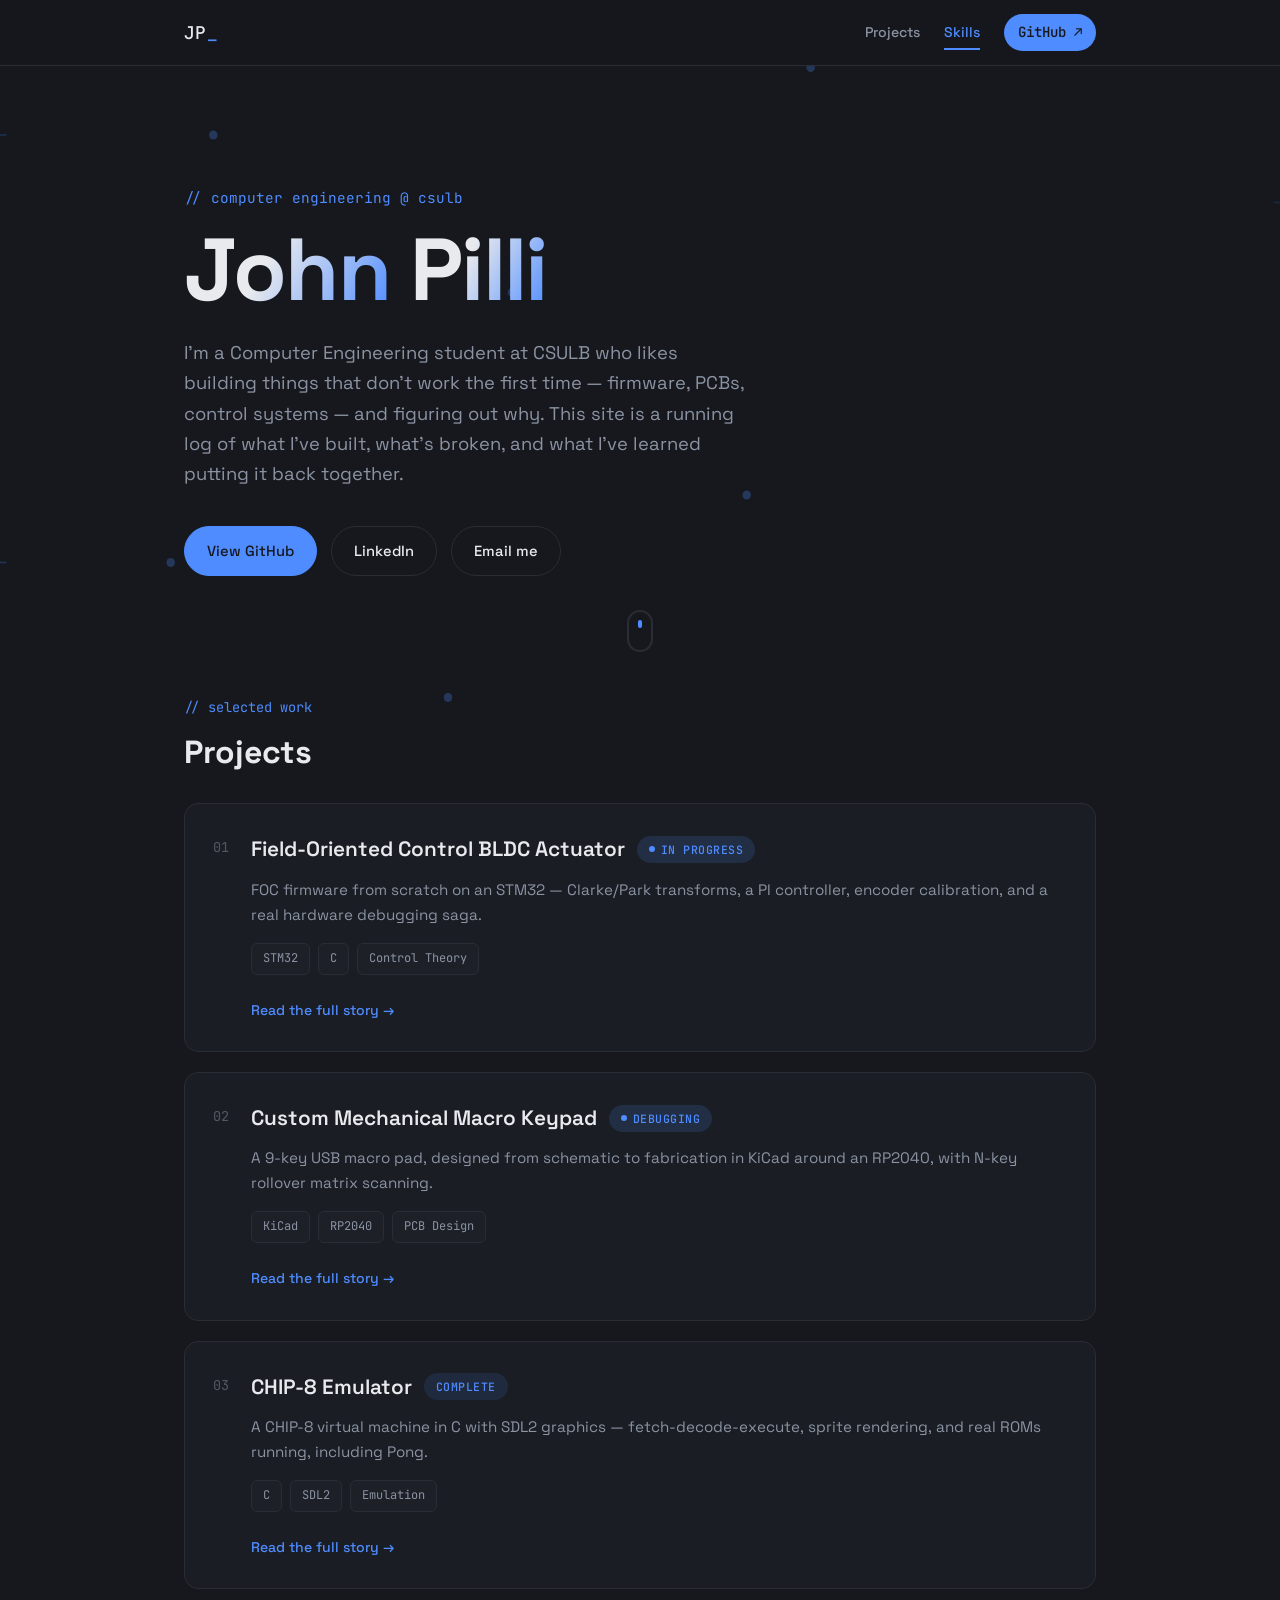
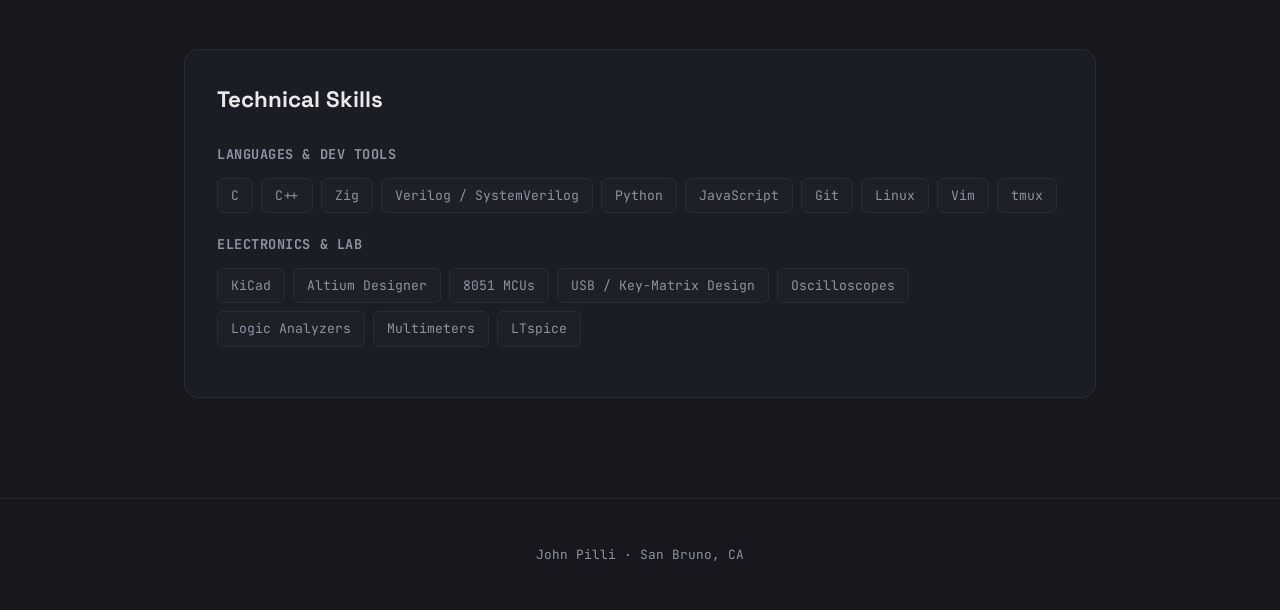
==== index.html @ c8ea0d3b "Multi-page restructure, dark grey + blue theme, bio, cleaned footer" ====
<!DOCTYPE html>
<html lang="en">
<head>
  <meta charset="UTF-8">
  <meta name="viewport" content="width=device-width, initial-scale=1.0">
  <title>John Pilli — Portfolio</title>
  <link rel="preconnect" href="https://fonts.googleapis.com">
  <link href="https://fonts.googleapis.com/css2?family=Space+Grotesk:wght@400;500;600;700&family=JetBrains+Mono:wght@400;500&display=swap" rel="stylesheet">
  <link rel="stylesheet" href="styles.css">
</head>
<body>

  <div class="scroll-progress"><div class="scroll-progress-bar" id="scrollBar"></div></div>

  <div class="circuit-bg" aria-hidden="true">
    <svg viewBox="0 0 1200 800" preserveAspectRatio="none">
      <path class="trace" d="M0,120 L200,120 L200,260 L480,260 L480,60 L760,60 L760,340 L1200,340" />
      <path class="trace trace-2" d="M0,500 L160,500 L160,620 L420,620 L420,440 L700,440 L700,700 L1200,700" />
      <path class="trace trace-3" d="M1200,180 L980,180 L980,20 L640,20" />
      <circle class="node" cx="200" cy="120" r="4" />
      <circle class="node" cx="480" cy="260" r="4" />
      <circle class="node" cx="760" cy="60" r="4" />
      <circle class="node" cx="160" cy="500" r="4" />
      <circle class="node" cx="420" cy="620" r="4" />
      <circle class="node" cx="700" cy="440" r="4" />
    </svg>
  </div>

  <nav class="site-nav" id="siteNav">
    <div class="nav-inner">
      <a href="#top" class="nav-logo">JP<span class="cursor">_</span></a>
      <div class="nav-links">
        <a href="#projects" data-nav="projects">Projects</a>
        <a href="#skills" data-nav="skills">Skills</a>
        <a href="https://github.com/johnppilli" target="_blank" rel="noopener" class="nav-cta">GitHub ↗</a>
      </div>
    </div>
  </nav>

  <header class="hero" id="top">
    <div class="hero-inner">
      <p class="hero-eyebrow reveal">// computer engineering @ csulb</p>
      <h1 class="hero-title">
        <span class="reveal" style="--d:0">John</span>
        <span class="reveal" style="--d:1">Pilli</span>
      </h1>
      <p class="hero-sub reveal" style="--d:2">
        <!-- Short bio — rewrite this in your own words -->
        I'm a Computer Engineering student at CSULB who likes building things that don't
        work the first time — firmware, PCBs, control systems — and figuring out why. This
        site is a running log of what I've built, what's broken, and what I've learned
        putting it back together.
      </p>
      <div class="hero-links reveal" style="--d:3">
        <a href="https://github.com/johnppilli" target="_blank" rel="noopener" class="btn btn-primary">View GitHub</a>
        <a href="https://www.linkedin.com/in/john-pilli-7b10bb2b6/" target="_blank" rel="noopener" class="btn">LinkedIn</a>
        <a href="mailto:john.pilli01@student.csulb.edu" class="btn">Email me</a>
      </div>
    </div>
    <a href="#projects" class="scroll-cue" aria-label="Scroll down">
      <span></span>
    </a>
  </header>

  <main>

    <!-- ============================================= -->
    <!-- PROJECT PREVIEW GRID -->
    <!-- ============================================= -->
    <section id="projects" class="projects-intro reveal">
      <p class="section-eyebrow">// selected work</p>
      <h2>Projects</h2>
    </section>

    <div class="project-grid">

      <a href="projects/foc-actuator.html" class="project-card reveal">
        <div class="project-card-index">01</div>
        <div class="project-card-body">
          <div class="project-card-header">
            <h3>Field-Oriented Control BLDC Actuator</h3>
            <span class="status status-progress"><span class="pulse-dot"></span>In Progress</span>
          </div>
          <p>FOC firmware from scratch on an STM32 — Clarke/Park transforms, a PI controller,
             encoder calibration, and a real hardware debugging saga.</p>
          <div class="tag-row">
            <span class="tag">STM32</span><span class="tag">C</span><span class="tag">Control Theory</span>
          </div>
          <span class="read-more">Read the full story →</span>
        </div>
      </a>

      <a href="projects/macro-keypad.html" class="project-card reveal">
        <div class="project-card-index">02</div>
        <div class="project-card-body">
          <div class="project-card-header">
            <h3>Custom Mechanical Macro Keypad</h3>
            <span class="status status-progress"><span class="pulse-dot"></span>Debugging</span>
          </div>
          <p>A 9-key USB macro pad, designed from schematic to fabrication in KiCad around an
             RP2040, with N-key rollover matrix scanning.</p>
          <div class="tag-row">
            <span class="tag">KiCad</span><span class="tag">RP2040</span><span class="tag">PCB Design</span>
          </div>
          <span class="read-more">Read the full story →</span>
        </div>
      </a>

      <a href="projects/chip8.html" class="project-card reveal">
        <div class="project-card-index">03</div>
        <div class="project-card-body">
          <div class="project-card-header">
            <h3>CHIP-8 Emulator</h3>
            <span class="status status-done">Complete</span>
          </div>
          <p>A CHIP-8 virtual machine in C with SDL2 graphics — fetch-decode-execute, sprite
             rendering, and real ROMs running, including Pong.</p>
          <div class="tag-row">
            <span class="tag">C</span><span class="tag">SDL2</span><span class="tag">Emulation</span>
          </div>
          <span class="read-more">Read the full story →</span>
        </div>
      </a>

    </div>

    <!-- ============================================= -->
    <!-- SKILLS -->
    <!-- ============================================= -->
    <section class="skills-section reveal" id="skills">
      <h2>Technical Skills</h2>
      <div class="skills-group">
        <h3>Languages &amp; Dev Tools</h3>
        <div class="tag-row tag-row-large">
          <span class="tag">C</span><span class="tag">C++</span><span class="tag">Zig</span>
          <span class="tag">Verilog / SystemVerilog</span><span class="tag">Python</span>
          <span class="tag">JavaScript</span><span class="tag">Git</span><span class="tag">Linux</span>
          <span class="tag">Vim</span><span class="tag">tmux</span>
        </div>
      </div>
      <div class="skills-group">
        <h3>Electronics &amp; Lab</h3>
        <div class="tag-row tag-row-large">
          <span class="tag">KiCad</span><span class="tag">Altium Designer</span>
          <span class="tag">8051 MCUs</span><span class="tag">USB / Key-Matrix Design</span>
          <span class="tag">Oscilloscopes</span><span class="tag">Logic Analyzers</span>
          <span class="tag">Multimeters</span><span class="tag">LTspice</span>
        </div>
      </div>
    </section>

  </main>

  <footer class="site-footer">
    <p>John Pilli · San Bruno, CA</p>
  </footer>

  <div class="lightbox" id="lightbox">
    <button class="lightbox-close" id="lightboxClose" aria-label="Close">×</button>
    <img id="lightboxImg" src="" alt="">
  </div>

  <script src="script.js"></script>
</body>
</html>
---- styles.css ----
:root {
  --bg: #16181d;
  --bg-elevated: #1d2027;
  --bg-card: #1a1d23;
  --text: #e8eaee;
  --text-dim: #8b93a3;
  --accent: #4f8cff;
  --accent-2: #2f6fed;
  --accent-soft: rgba(79, 140, 255, 0.12);
  --border: #2a2d35;
  --radius: 14px;
  --mono: 'JetBrains Mono', monospace;
  --sans: 'Space Grotesk', -apple-system, BlinkMacSystemFont, sans-serif;
}

* { box-sizing: border-box; }

html { scroll-behavior: smooth; }

body {
  margin: 0;
  font-family: var(--sans);
  background: var(--bg);
  color: var(--text);
  line-height: 1.65;
  position: relative;
  overflow-x: hidden;
}

/* ================= Scroll progress bar ================= */
.scroll-progress {
  position: fixed;
  top: 0; left: 0; right: 0;
  height: 3px;
  z-index: 200;
  background: transparent;
}
.scroll-progress-bar {
  height: 100%;
  width: 0%;
  background: linear-gradient(90deg, var(--accent), var(--accent-2));
  box-shadow: 0 0 10px var(--accent);
  transition: width 0.08s linear;
}

/* ================= Circuit background ================= */
.circuit-bg {
  position: fixed;
  inset: 0;
  z-index: 0;
  pointer-events: none;
  opacity: 0.45;
}
.circuit-bg svg { width: 100%; height: 100%; }
.trace {
  fill: none;
  stroke: var(--accent-2);
  stroke-width: 1.6;
  stroke-dasharray: 6 4000;
  opacity: 0.55;
  animation: dash 14s linear infinite;
}
.trace-2 { stroke: var(--accent); animation-duration: 18s; animation-delay: -4s; }
.trace-3 { stroke: var(--accent-2); animation-duration: 10s; animation-delay: -7s; opacity: 0.4; }
.node {
  fill: var(--accent);
  opacity: 0.6;
  animation: blink 3s ease-in-out infinite;
}
.node:nth-child(4) { animation-delay: 0.5s; }
.node:nth-child(5) { animation-delay: 1s; }
.node:nth-child(6) { animation-delay: 1.5s; }
.node:nth-child(7) { animation-delay: 2s; }

@keyframes dash {
  to { stroke-dashoffset: -4000; }
}
@keyframes blink {
  0%, 100% { opacity: 0.25; }
  50% { opacity: 0.9; }
}

/* ================= Nav ================= */
.site-nav {
  position: sticky;
  top: 0;
  z-index: 100;
  backdrop-filter: blur(12px);
  background: rgba(22, 24, 29, 0.8);
  border-bottom: 1px solid var(--border);
}
.nav-inner {
  max-width: 960px;
  margin: 0 auto;
  padding: 14px 24px;
  display: flex;
  align-items: center;
  justify-content: space-between;
}
.nav-logo {
  font-family: var(--mono);
  font-weight: 500;
  color: var(--text);
  text-decoration: none;
  font-size: 1.1rem;
  letter-spacing: 0.02em;
}
.cursor {
  color: var(--accent);
  animation: blink-cursor 1s step-end infinite;
}
@keyframes blink-cursor {
  0%, 50% { opacity: 1; }
  51%, 100% { opacity: 0; }
}
.nav-links {
  display: flex;
  align-items: center;
  gap: 24px;
}
.nav-links a {
  color: var(--text-dim);
  text-decoration: none;
  font-size: 0.88rem;
  font-weight: 500;
  transition: color 0.2s;
  position: relative;
}
.nav-links a:hover, .nav-links a.active {
  color: var(--accent);
}
.nav-links a.active::after {
  content: '';
  position: absolute;
  bottom: -6px; left: 0;
  width: 100%; height: 2px;
  background: var(--accent);
}
.nav-cta {
  color: var(--bg) !important;
  background: var(--accent);
  padding: 7px 14px;
  border-radius: 999px;
  font-family: var(--mono);
}
.nav-cta:hover { background: var(--accent-2); }

/* ================= Hero ================= */
.hero {
  position: relative;
  z-index: 1;
  max-width: 960px;
  margin: 0 auto;
  padding: 120px 24px 100px;
  text-align: left;
}
.hero-eyebrow {
  font-family: var(--mono);
  color: var(--accent);
  font-size: 0.9rem;
  margin: 0 0 16px;
}
.hero-title {
  font-size: clamp(3rem, 9vw, 5.5rem);
  font-weight: 700;
  line-height: 1;
  margin: 0 0 24px;
  letter-spacing: -0.02em;
}
.hero-title span {
  display: inline-block;
  background: linear-gradient(120deg, var(--text) 40%, var(--accent) 100%);
  -webkit-background-clip: text;
  background-clip: text;
  color: transparent;
}
.hero-sub {
  max-width: 560px;
  font-size: 1.15rem;
  color: var(--text-dim);
  margin: 0 0 36px;
}
.hero-links {
  display: flex;
  gap: 14px;
  flex-wrap: wrap;
}

.btn {
  display: inline-block;
  padding: 12px 22px;
  border-radius: 999px;
  border: 1px solid var(--border);
  color: var(--text);
  text-decoration: none;
  font-size: 0.92rem;
  font-weight: 500;
  transition: all 0.25s ease;
}
.btn:hover {
  border-color: var(--accent);
  color: var(--accent);
  transform: translateY(-2px);
}
.btn-primary {
  background: var(--accent);
  color: var(--bg);
  border-color: var(--accent);
}
.btn-primary:hover {
  background: var(--accent-2);
  border-color: var(--accent-2);
  color: var(--bg);
  box-shadow: 0 8px 24px rgba(94, 234, 212, 0.25);
}

.scroll-cue {
  position: absolute;
  bottom: 24px;
  left: 50%;
  transform: translateX(-50%);
  width: 26px;
  height: 42px;
  border: 2px solid var(--border);
  border-radius: 20px;
  display: none;
}
@media (min-width: 700px) { .scroll-cue { display: block; } }
.scroll-cue span {
  position: absolute;
  top: 8px; left: 50%;
  width: 4px; height: 8px;
  margin-left: -2px;
  background: var(--accent);
  border-radius: 2px;
  animation: scroll-cue-move 1.6s ease-in-out infinite;
}
@keyframes scroll-cue-move {
  0% { top: 8px; opacity: 1; }
  70% { top: 22px; opacity: 0; }
  100% { top: 22px; opacity: 0; }
}

/* ================= Main / Projects ================= */
main {
  position: relative;
  z-index: 1;
  max-width: 960px;
  margin: 0 auto;
  padding: 20px 24px 100px;
}

.project {
  display: flex;
  gap: 28px;
  background: var(--bg-card);
  border: 1px solid var(--border);
  border-radius: var(--radius);
  padding: 32px;
  margin-bottom: 28px;
  transition: border-color 0.3s ease, transform 0.3s ease, box-shadow 0.3s ease;
}
.project:hover {
  border-color: rgba(94, 234, 212, 0.35);
  transform: translateY(-4px);
  box-shadow: 0 16px 40px rgba(0,0,0,0.35);
}

.project-index {
  font-family: var(--mono);
  color: var(--text-dim);
  font-size: 0.85rem;
  flex-shrink: 0;
  padding-top: 4px;
  opacity: 0.5;
}

.project-body { flex: 1; min-width: 0; }

.project-header {
  display: flex;
  align-items: center;
  gap: 12px;
  flex-wrap: wrap;
  margin-bottom: 12px;
}
.project-header h2 {
  margin: 0;
  font-size: 1.5rem;
  font-weight: 600;
}

.status {
  display: inline-flex;
  align-items: center;
  gap: 6px;
  font-family: var(--mono);
  font-size: 0.72rem;
  font-weight: 500;
  padding: 4px 12px;
  border-radius: 999px;
  text-transform: uppercase;
  letter-spacing: 0.04em;
}
.status-progress {
  background: rgba(79, 140, 255, 0.15);
  color: var(--accent);
}
.status-done {
  background: var(--accent-soft);
  color: var(--accent);
}
.pulse-dot {
  width: 6px; height: 6px;
  border-radius: 50%;
  background: currentColor;
  animation: pulse 1.6s ease-in-out infinite;
}
@keyframes pulse {
  0%, 100% { opacity: 1; box-shadow: 0 0 0 0 currentColor; }
  50% { opacity: 0.5; }
}

.project-summary {
  color: var(--text-dim);
  margin: 0 0 18px;
  font-size: 1rem;
}

.tag-row {
  display: flex;
  flex-wrap: wrap;
  gap: 8px;
  margin-bottom: 18px;
}
.tag {
  font-family: var(--mono);
  font-size: 0.75rem;
  color: var(--text-dim);
  background: var(--bg-elevated);
  border: 1px solid var(--border);
  padding: 5px 11px;
  border-radius: 6px;
}

.details-toggle {
  display: flex;
  align-items: center;
  gap: 8px;
  background: none;
  border: none;
  color: var(--accent);
  font-family: var(--sans);
  font-size: 0.88rem;
  font-weight: 500;
  cursor: pointer;
  padding: 0;
  margin-bottom: 4px;
}
.toggle-icon {
  display: inline-block;
  transition: transform 0.25s ease;
  font-size: 1rem;
}
.details-toggle.open .toggle-icon { transform: rotate(45deg); }

.project-details {
  margin: 0;
  padding-left: 20px;
  max-height: 0;
  overflow: hidden;
  opacity: 0;
  transition: max-height 0.4s ease, opacity 0.3s ease, margin 0.4s ease;
}
.project-details.open {
  max-height: 600px;
  opacity: 1;
  margin: 14px 0 18px;
}
.project-details li {
  margin-bottom: 9px;
  font-size: 0.93rem;
  color: var(--text-dim);
}

.project-link {
  display: inline-block;
  color: var(--accent);
  text-decoration: none;
  font-size: 0.9rem;
  font-weight: 500;
  margin-bottom: 20px;
}
.project-link:hover { text-decoration: underline; }

/* ================= Gallery ================= */
.gallery {
  display: grid;
  grid-template-columns: repeat(auto-fit, minmax(180px, 1fr));
  gap: 12px;
  margin-top: 8px;
}
.gallery-item {
  cursor: pointer;
  border-radius: 10px;
  overflow: hidden;
  border: 1px solid var(--border);
  position: relative;
}
.gallery-item img, .gallery-item video, .gallery-item iframe {
  width: 100%;
  height: 170px;
  object-fit: cover;
  display: block;
  transition: transform 0.4s ease;
}
.gallery-item:hover img { transform: scale(1.08); }
.gallery-video video, .gallery-video iframe { cursor: default; }
.caption {
  font-size: 0.78rem;
  color: var(--text-dim);
  margin: 8px 0 0;
  font-family: var(--mono);
}
.gallery-placeholder {
  grid-column: 1 / -1;
  border: 1px dashed var(--border);
  border-radius: 10px;
  padding: 28px;
  text-align: center;
  color: var(--text-dim);
  display: flex;
  flex-direction: column;
  gap: 6px;
}
.gallery-placeholder span { font-size: 0.95rem; }
.gallery-placeholder small { font-size: 0.78rem; font-family: var(--mono); }
.gallery-placeholder code {
  background: var(--bg-elevated);
  padding: 2px 6px;
  border-radius: 4px;
}

/* ================= Lightbox ================= */
.lightbox {
  position: fixed;
  inset: 0;
  background: rgba(5, 6, 9, 0.92);
  display: none;
  align-items: center;
  justify-content: center;
  z-index: 300;
  padding: 40px;
  backdrop-filter: blur(6px);
}
.lightbox.open { display: flex; }
.lightbox img {
  max-width: 100%;
  max-height: 100%;
  border-radius: 8px;
  box-shadow: 0 20px 60px rgba(0,0,0,0.5);
}
.lightbox-close {
  position: absolute;
  top: 24px; right: 32px;
  background: none;
  border: none;
  color: var(--text);
  font-size: 2.2rem;
  cursor: pointer;
  line-height: 1;
}
.lightbox-close:hover { color: var(--accent); }

/* ================= Home: project preview grid ================= */
.projects-intro {
  margin-bottom: 24px;
}
.section-eyebrow {
  font-family: var(--mono);
  color: var(--accent);
  font-size: 0.85rem;
  margin: 0 0 8px;
}
.projects-intro h2 {
  margin: 0;
  font-size: 2rem;
}

.project-grid {
  display: grid;
  gap: 20px;
  margin-bottom: 60px;
}

.project-card {
  display: flex;
  gap: 22px;
  background: var(--bg-card);
  border: 1px solid var(--border);
  border-radius: var(--radius);
  padding: 28px;
  text-decoration: none;
  color: var(--text);
  transition: border-color 0.3s ease, transform 0.3s ease, box-shadow 0.3s ease;
}
.project-card:hover {
  border-color: rgba(94, 234, 212, 0.4);
  transform: translateY(-4px);
  box-shadow: 0 16px 40px rgba(0,0,0,0.35);
}
.project-card-index {
  font-family: var(--mono);
  color: var(--text-dim);
  font-size: 0.85rem;
  opacity: 0.5;
  flex-shrink: 0;
  padding-top: 4px;
}
.project-card-body { flex: 1; min-width: 0; }
.project-card-header {
  display: flex;
  align-items: center;
  gap: 12px;
  flex-wrap: wrap;
  margin-bottom: 10px;
}
.project-card-header h3 {
  margin: 0;
  font-size: 1.3rem;
  font-weight: 600;
}
.project-card-body p {
  color: var(--text-dim);
  margin: 0 0 16px;
  font-size: 0.95rem;
}
.read-more {
  display: inline-block;
  color: var(--accent);
  font-size: 0.88rem;
  font-weight: 500;
  margin-top: 6px;
}
.project-card:hover .read-more { text-decoration: underline; }

/* ================= Article / deep-dive pages ================= */
.article-hero {
  position: relative;
  z-index: 1;
  max-width: 760px;
  margin: 0 auto;
  padding: 90px 24px 50px;
}
.article-title {
  font-size: clamp(2.2rem, 6vw, 3.4rem);
  font-weight: 700;
  line-height: 1.1;
  letter-spacing: -0.02em;
  margin: 0 0 20px;
}
.article-meta {
  display: flex;
  align-items: center;
  gap: 12px;
  flex-wrap: wrap;
  color: var(--text-dim);
  font-size: 0.9rem;
}
.meta-sep { opacity: 0.4; }
.meta-text { font-family: var(--mono); font-size: 0.85rem; }

.article {
  position: relative;
  z-index: 1;
  max-width: 760px;
  margin: 0 auto;
  padding: 0 24px 100px;
}
.article-section {
  margin-bottom: 44px;
}
.article-section h2 {
  font-size: 1.5rem;
  margin: 0 0 16px;
  color: var(--text);
}
.article-section p {
  margin: 0 0 16px;
  color: var(--text-dim);
  font-size: 1.02rem;
}
.article-section p:last-child { margin-bottom: 0; }
.article-section strong { color: var(--text); }
.article-section em { color: var(--accent); font-style: normal; }
.article-section code {
  font-family: var(--mono);
  background: var(--bg-elevated);
  border: 1px solid var(--border);
  padding: 2px 7px;
  border-radius: 5px;
  font-size: 0.88em;
  color: var(--accent);
}

.pull-quote {
  border-left: 3px solid var(--accent);
  padding: 4px 0 4px 22px;
  margin: 28px 0;
  font-size: 1.08rem;
  color: var(--text);
  font-style: normal;
}

.article-footer-nav {
  display: flex;
  gap: 14px;
  flex-wrap: wrap;
  padding-top: 20px;
  border-top: 1px solid var(--border);
}

/* ================= Skills ================= */
.skills-section {
  background: var(--bg-card);
  border: 1px solid var(--border);
  border-radius: var(--radius);
  padding: 32px;
  margin-top: 8px;
}
.skills-section h2 {
  margin: 0 0 24px;
  font-size: 1.4rem;
}
.skills-group { margin-bottom: 20px; }
.skills-group:last-child { margin-bottom: 0; }
.skills-group h3 {
  font-family: var(--mono);
  font-size: 0.85rem;
  color: var(--text-dim);
  text-transform: uppercase;
  letter-spacing: 0.04em;
  margin: 0 0 12px;
}
.tag-row-large .tag {
  font-size: 0.82rem;
  padding: 6px 13px;
  transition: all 0.2s ease;
}
.tag-row-large .tag:hover {
  color: var(--accent);
  border-color: var(--accent);
  transform: translateY(-2px);
}

/* ================= Footer ================= */
.site-footer {
  position: relative;
  z-index: 1;
  text-align: center;
  color: var(--text-dim);
  font-family: var(--mono);
  font-size: 0.8rem;
  padding: 32px 24px;
  border-top: 1px solid var(--border);
}

/* ================= Scroll reveal ================= */
.reveal {
  opacity: 0;
  transform: translateY(24px);
  transition: opacity 0.7s ease, transform 0.7s ease;
  transition-delay: calc(var(--d, 0) * 0.08s);
}
.reveal.visible {
  opacity: 1;
  transform: translateY(0);
}

/* ================= Responsive ================= */
@media (max-width: 700px) {
  .nav-links { gap: 14px; }
  .nav-links a:not(.nav-cta) { display: none; }
  .hero { padding: 80px 20px 70px; }
  main { padding: 10px 20px 70px; }
  .project { flex-direction: column; padding: 22px; gap: 10px; }
  .project-index { display: none; }
}
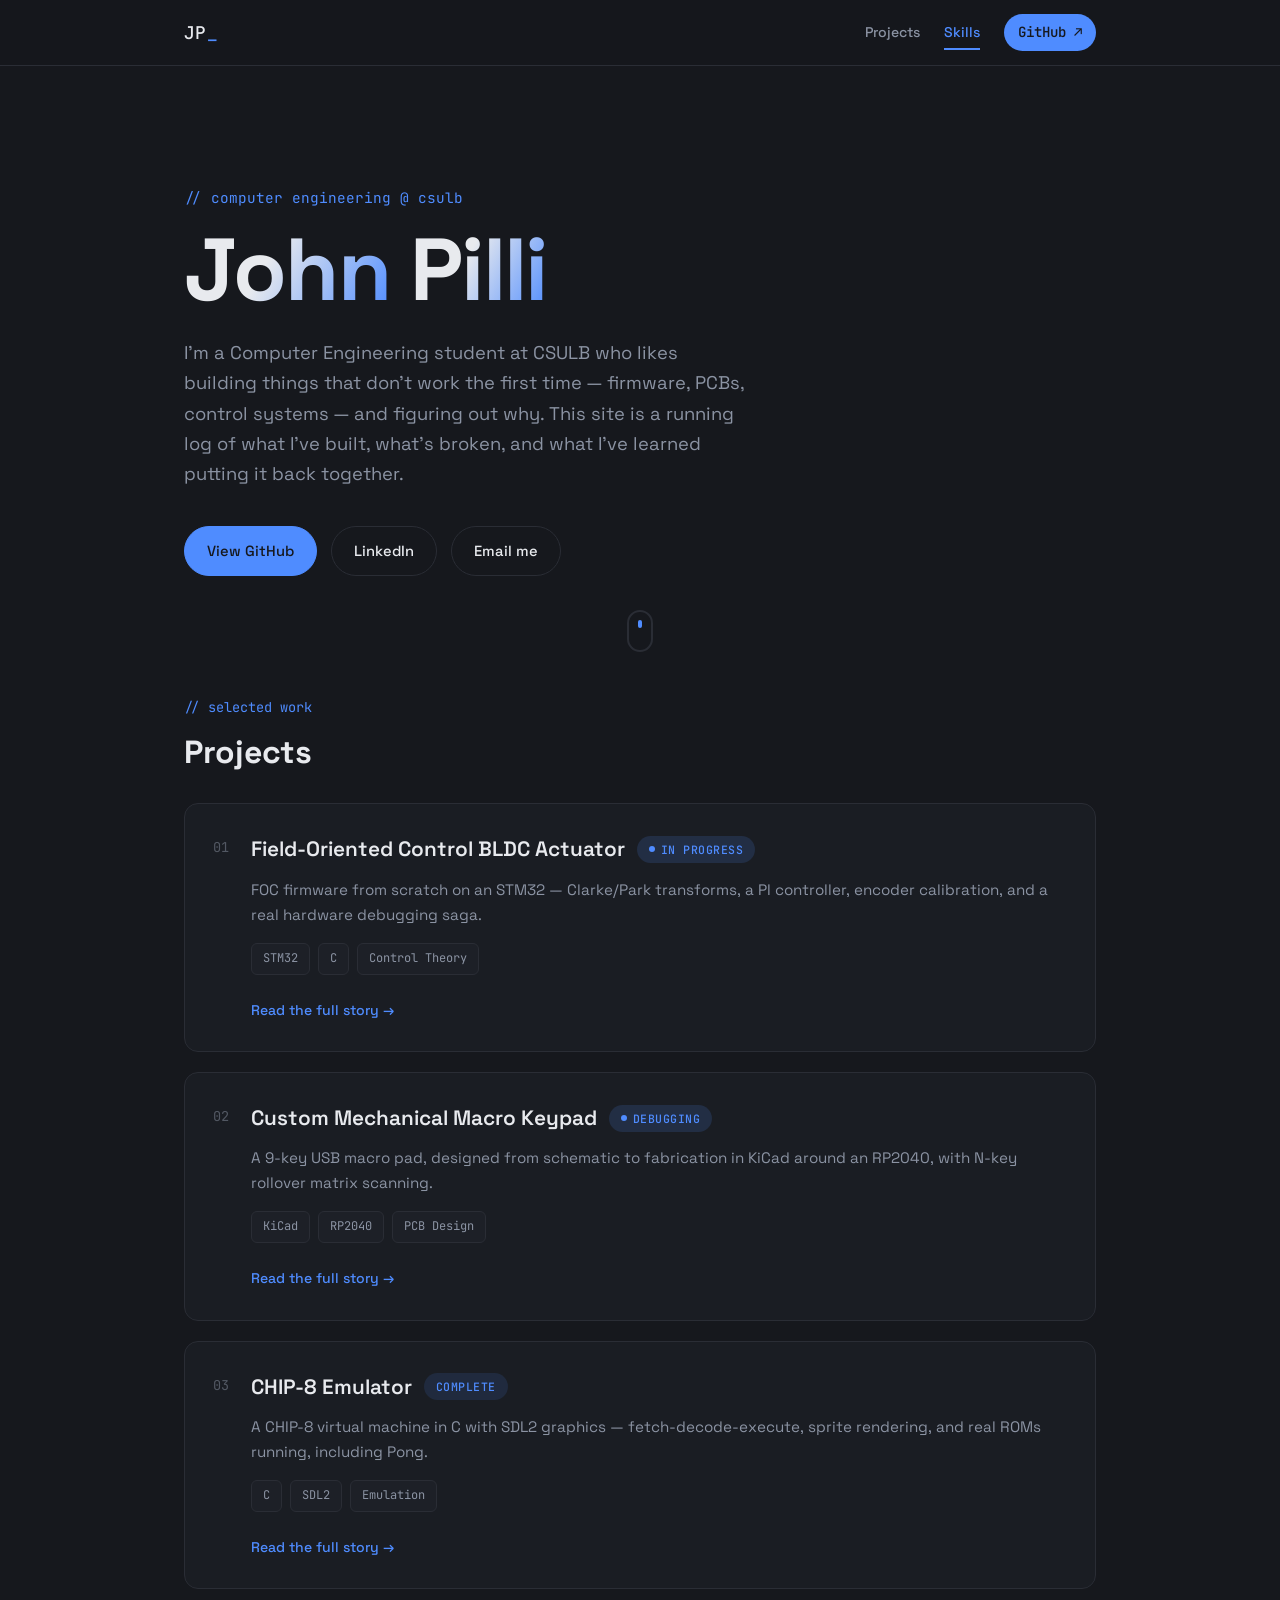
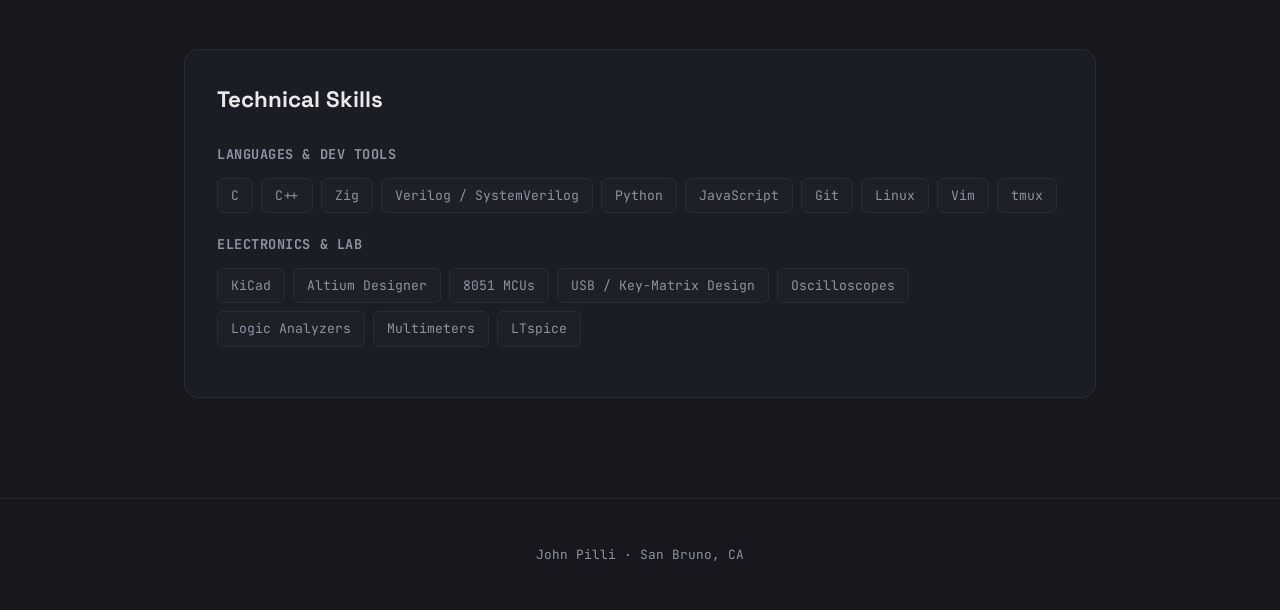
==== commit 66e04860: "L-shaped desk 3D prototype: PSU, combined rework station, 3x3 keypad, chair positioned correctly" ====
--- a/index.html
+++ b/index.html
@@ -12,19 +12,7 @@
 
   <div class="scroll-progress"><div class="scroll-progress-bar" id="scrollBar"></div></div>
 
-  <div class="circuit-bg" aria-hidden="true">
-    <svg viewBox="0 0 1200 800" preserveAspectRatio="none">
-      <path class="trace" d="M0,120 L200,120 L200,260 L480,260 L480,60 L760,60 L760,340 L1200,340" />
-      <path class="trace trace-2" d="M0,500 L160,500 L160,620 L420,620 L420,440 L700,440 L700,700 L1200,700" />
-      <path class="trace trace-3" d="M1200,180 L980,180 L980,20 L640,20" />
-      <circle class="node" cx="200" cy="120" r="4" />
-      <circle class="node" cx="480" cy="260" r="4" />
-      <circle class="node" cx="760" cy="60" r="4" />
-      <circle class="node" cx="160" cy="500" r="4" />
-      <circle class="node" cx="420" cy="620" r="4" />
-      <circle class="node" cx="700" cy="440" r="4" />
-    </svg>
-  </div>
+  <canvas id="bg3d" class="bg3d-canvas" aria-hidden="true"></canvas>
 
   <nav class="site-nav" id="siteNav">
     <div class="nav-inner">
@@ -160,6 +148,10 @@
     <img id="lightboxImg" src="" alt="">
   </div>
 
+  <script type="importmap">
+  { "imports": { "three": "https://unpkg.com/three@0.160.0/build/three.module.js" } }
+  </script>
+  <script type="module" src="bg3d.js"></script>
   <script src="script.js"></script>
 </body>
 </html>
--- a/styles.css
+++ b/styles.css
@@ -43,41 +43,13 @@
   transition: width 0.08s linear;
 }
 
-/* ================= Circuit background ================= */
-.circuit-bg {
+/* ================= 3D background (Three.js canvas) ================= */
+.bg3d-canvas {
   position: fixed;
   inset: 0;
   z-index: 0;
   pointer-events: none;
-  opacity: 0.45;
-}
-.circuit-bg svg { width: 100%; height: 100%; }
-.trace {
-  fill: none;
-  stroke: var(--accent-2);
-  stroke-width: 1.6;
-  stroke-dasharray: 6 4000;
-  opacity: 0.55;
-  animation: dash 14s linear infinite;
-}
-.trace-2 { stroke: var(--accent); animation-duration: 18s; animation-delay: -4s; }
-.trace-3 { stroke: var(--accent-2); animation-duration: 10s; animation-delay: -7s; opacity: 0.4; }
-.node {
-  fill: var(--accent);
   opacity: 0.6;
-  animation: blink 3s ease-in-out infinite;
-}
-.node:nth-child(4) { animation-delay: 0.5s; }
-.node:nth-child(5) { animation-delay: 1s; }
-.node:nth-child(6) { animation-delay: 1.5s; }
-.node:nth-child(7) { animation-delay: 2s; }
-
-@keyframes dash {
-  to { stroke-dashoffset: -4000; }
-}
-@keyframes blink {
-  0%, 100% { opacity: 0.25; }
-  50% { opacity: 0.9; }
 }
 
 /* ================= Nav ================= */
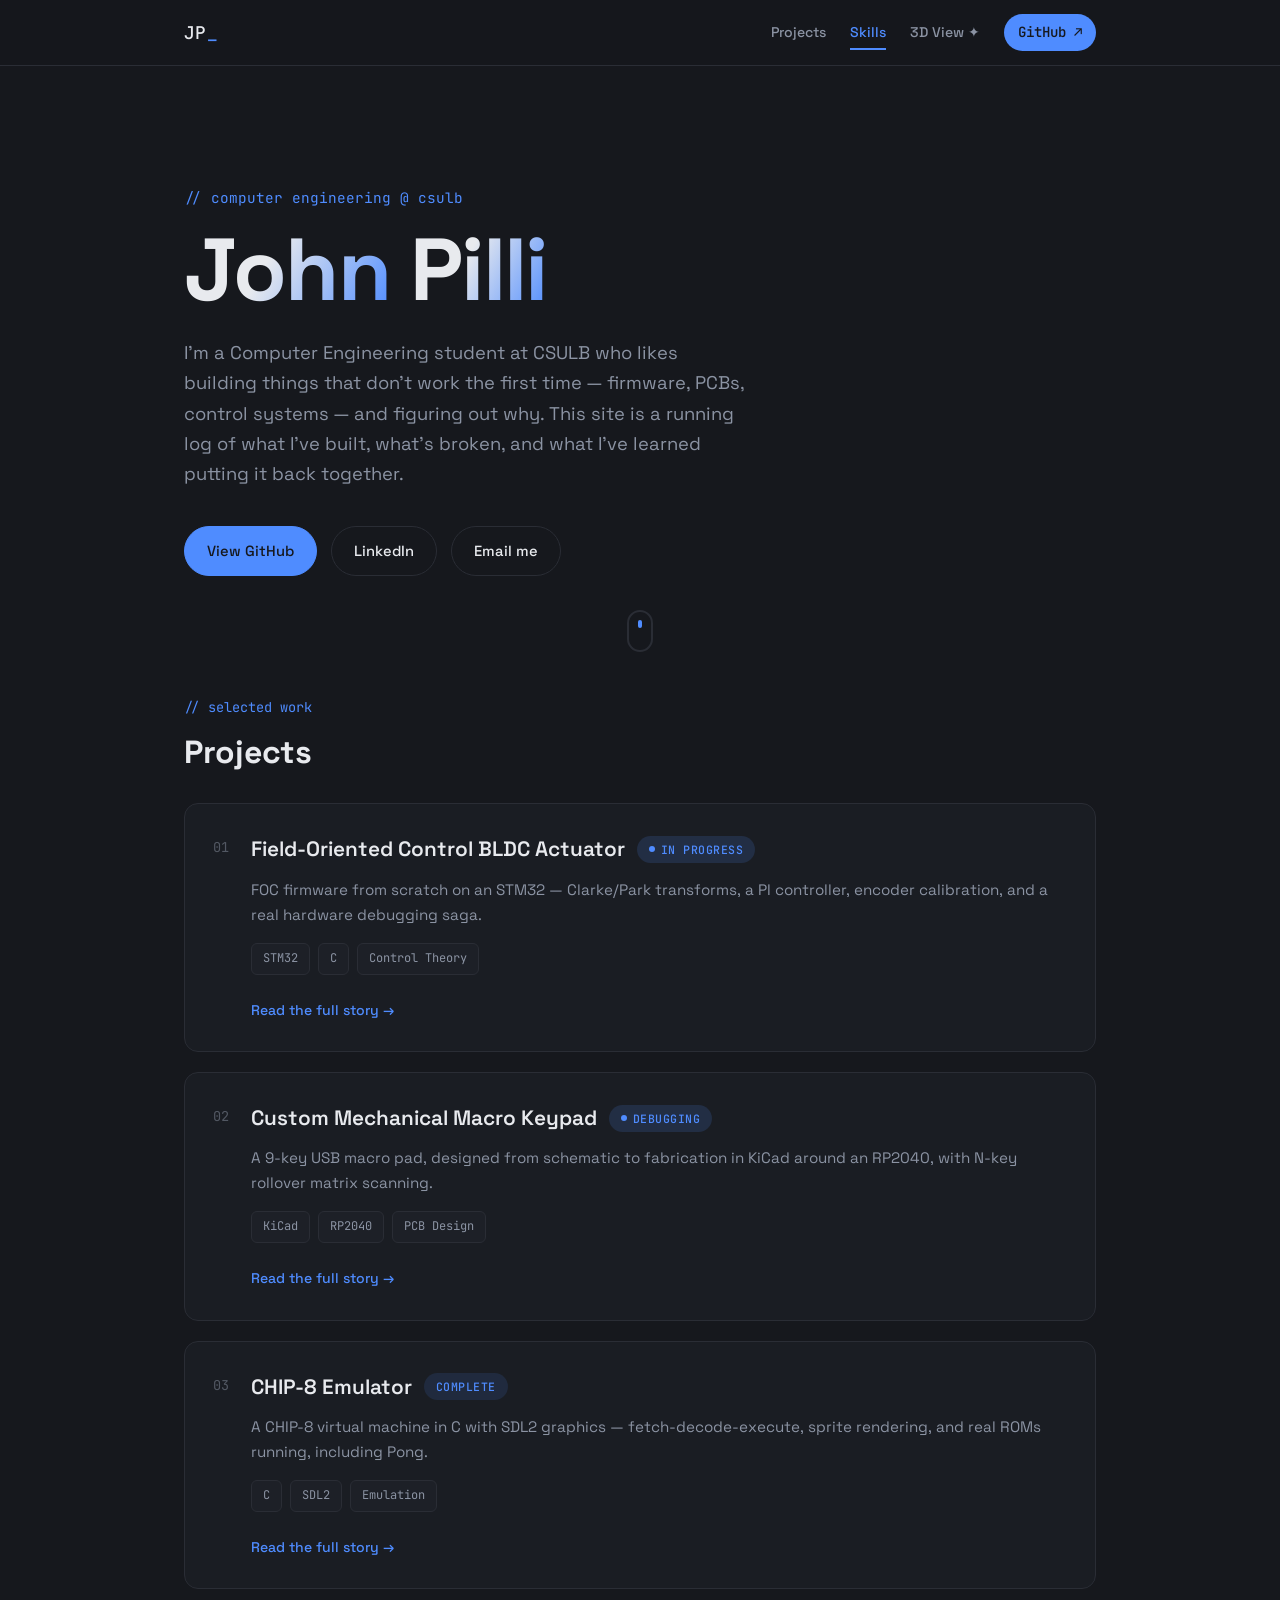
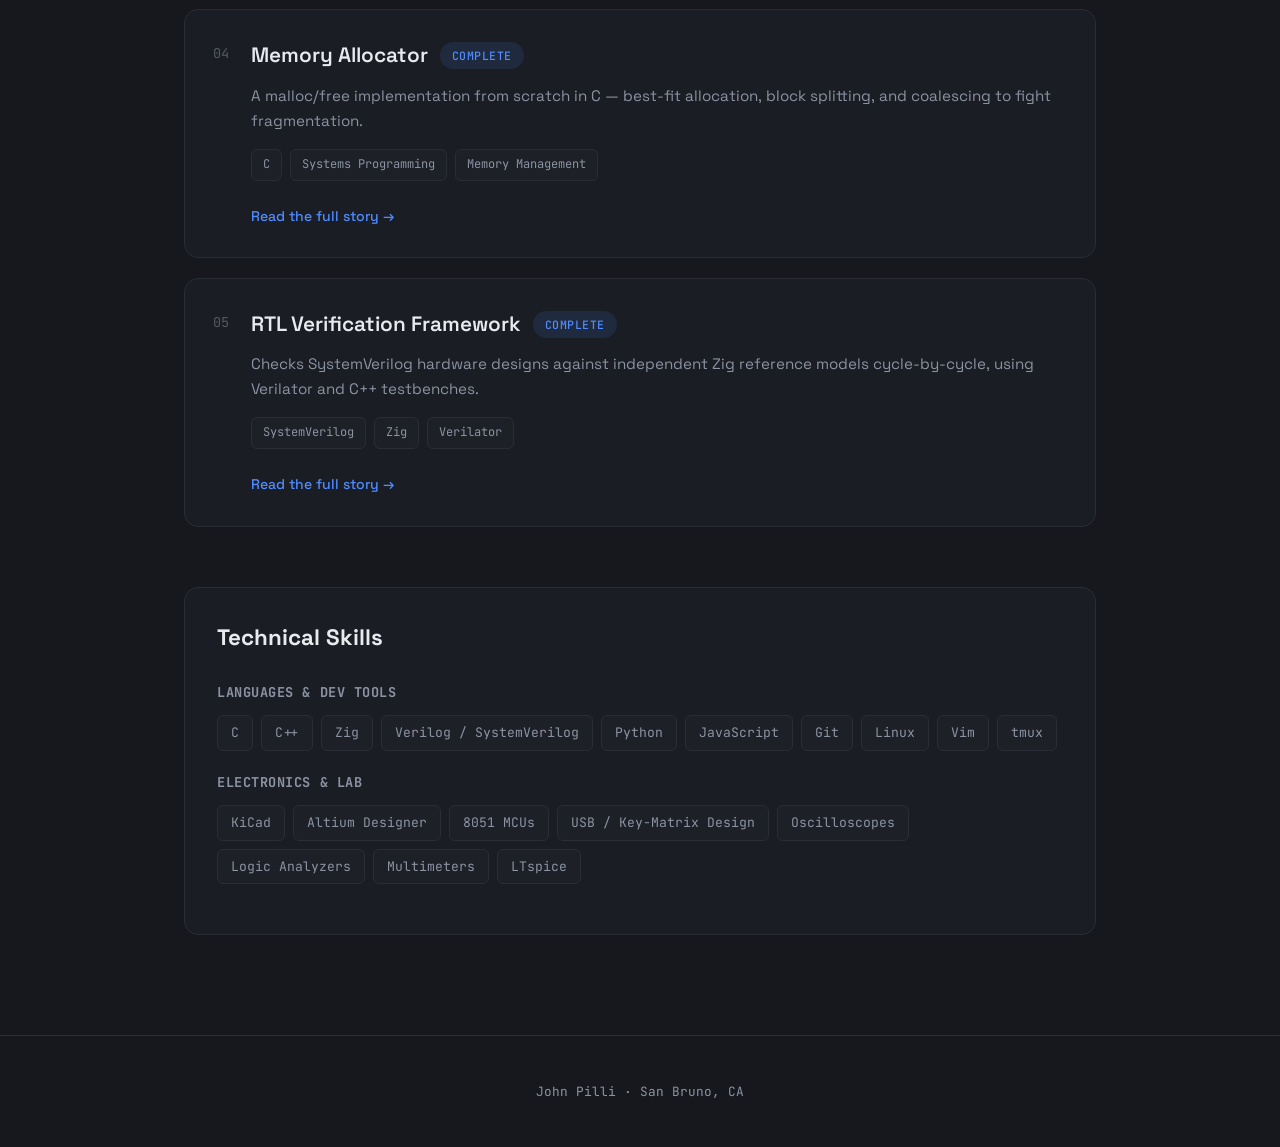
==== commit 74b3666e: "Add Memory Allocator and RTL Verification Framework projects; screens now show code; wood desk/tall " ====
--- a/index.html
+++ b/index.html
@@ -20,6 +20,7 @@
       <div class="nav-links">
         <a href="#projects" data-nav="projects">Projects</a>
         <a href="#skills" data-nav="skills">Skills</a>
+        <a href="desk-preview.html">3D View ✦</a>
         <a href="https://github.com/johnppilli" target="_blank" rel="noopener" class="nav-cta">GitHub ↗</a>
       </div>
     </div>
@@ -110,6 +111,38 @@
         </div>
       </a>
 
+      <a href="projects/memory-allocator.html" class="project-card reveal">
+        <div class="project-card-index">04</div>
+        <div class="project-card-body">
+          <div class="project-card-header">
+            <h3>Memory Allocator</h3>
+            <span class="status status-done">Complete</span>
+          </div>
+          <p>A malloc/free implementation from scratch in C — best-fit allocation,
+             block splitting, and coalescing to fight fragmentation.</p>
+          <div class="tag-row">
+            <span class="tag">C</span><span class="tag">Systems Programming</span><span class="tag">Memory Management</span>
+          </div>
+          <span class="read-more">Read the full story →</span>
+        </div>
+      </a>
+
+      <a href="projects/rtl-verification.html" class="project-card reveal">
+        <div class="project-card-index">05</div>
+        <div class="project-card-body">
+          <div class="project-card-header">
+            <h3>RTL Verification Framework</h3>
+            <span class="status status-done">Complete</span>
+          </div>
+          <p>Checks SystemVerilog hardware designs against independent Zig reference
+             models cycle-by-cycle, using Verilator and C++ testbenches.</p>
+          <div class="tag-row">
+            <span class="tag">SystemVerilog</span><span class="tag">Zig</span><span class="tag">Verilator</span>
+          </div>
+          <span class="read-more">Read the full story →</span>
+        </div>
+      </a>
+
     </div>
 
     <!-- ============================================= -->
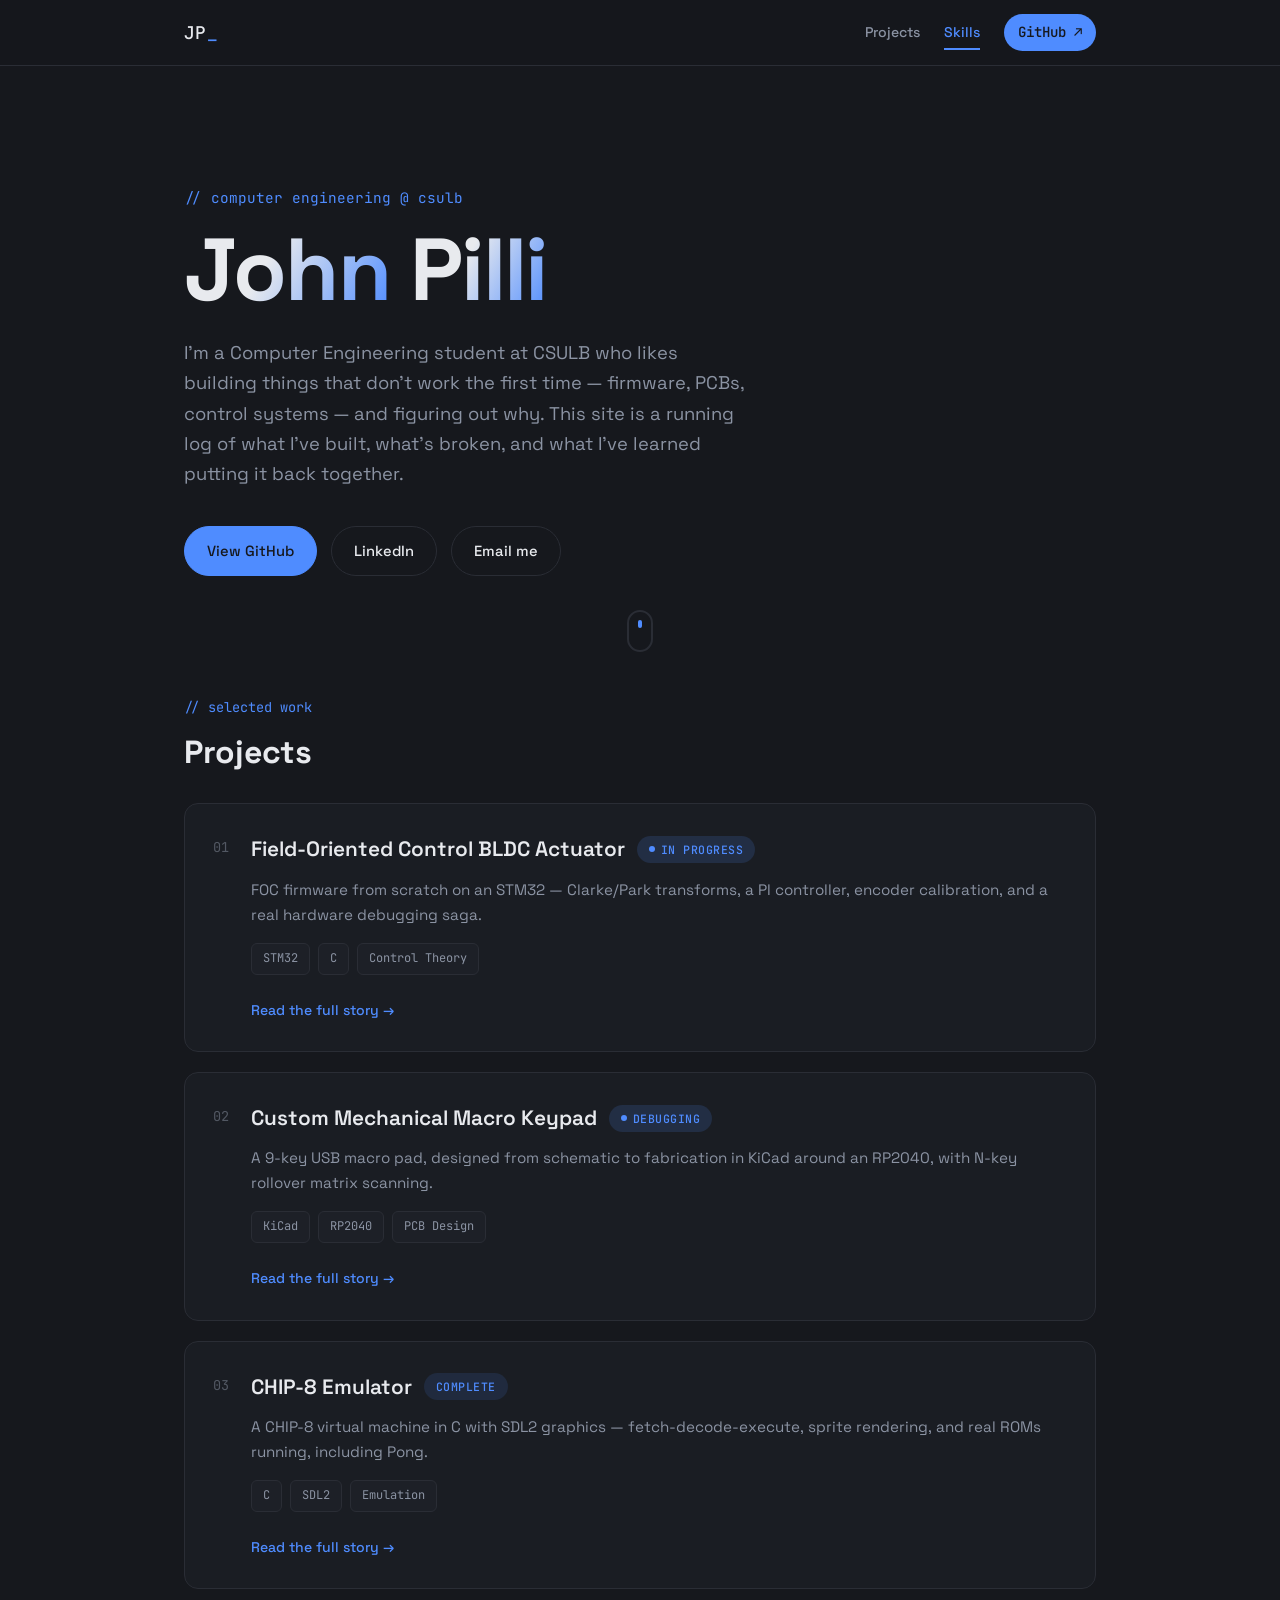
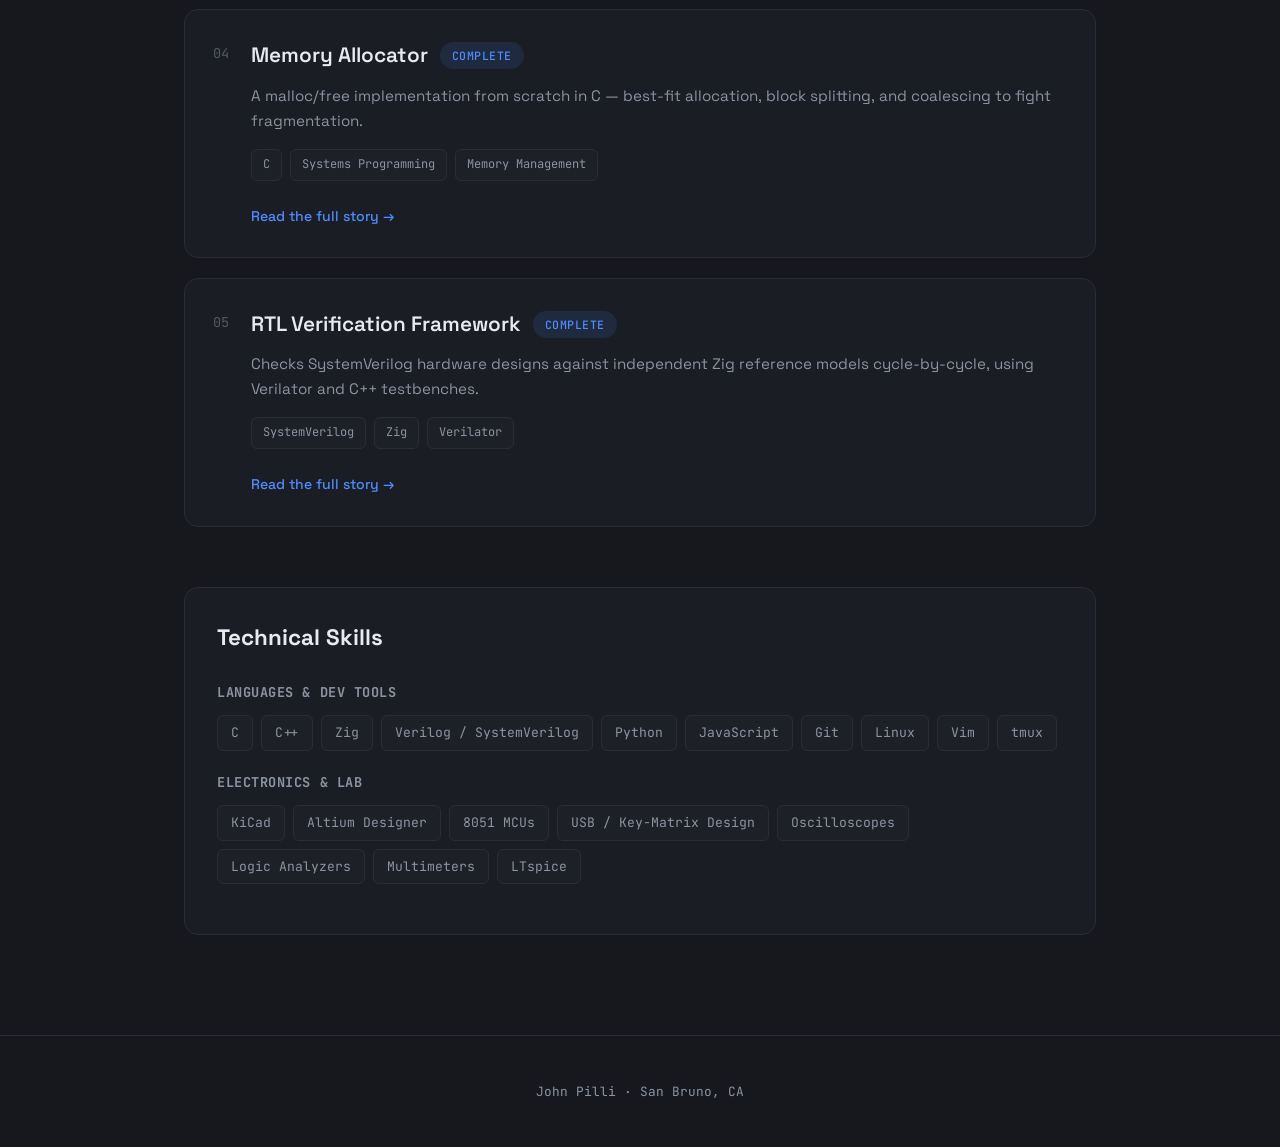
==== commit 7390e2ff: "Remove 3D View link from nav; keep desk scene as private work-in-progress" ====
--- a/index.html
+++ b/index.html
@@ -20,7 +20,6 @@
       <div class="nav-links">
         <a href="#projects" data-nav="projects">Projects</a>
         <a href="#skills" data-nav="skills">Skills</a>
-        <a href="desk-preview.html">3D View ✦</a>
         <a href="https://github.com/johnppilli" target="_blank" rel="noopener" class="nav-cta">GitHub ↗</a>
       </div>
     </div>
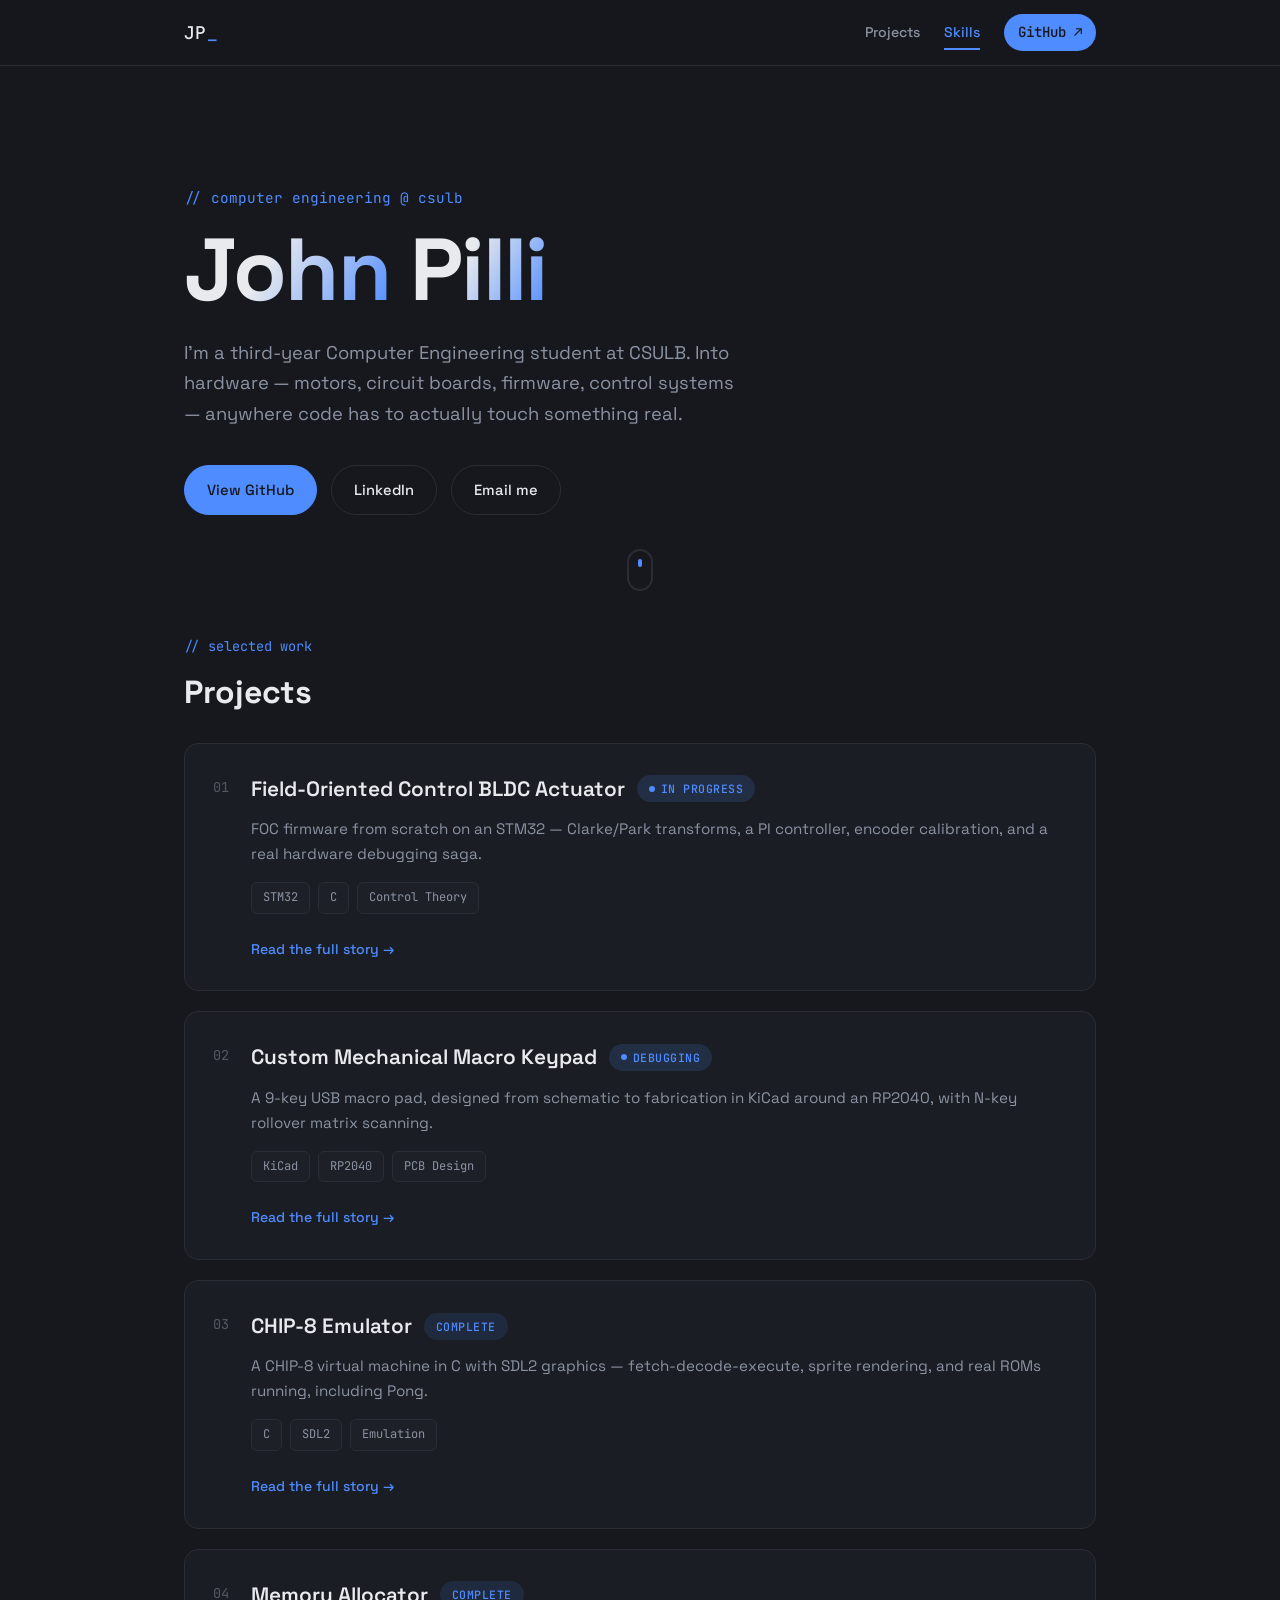
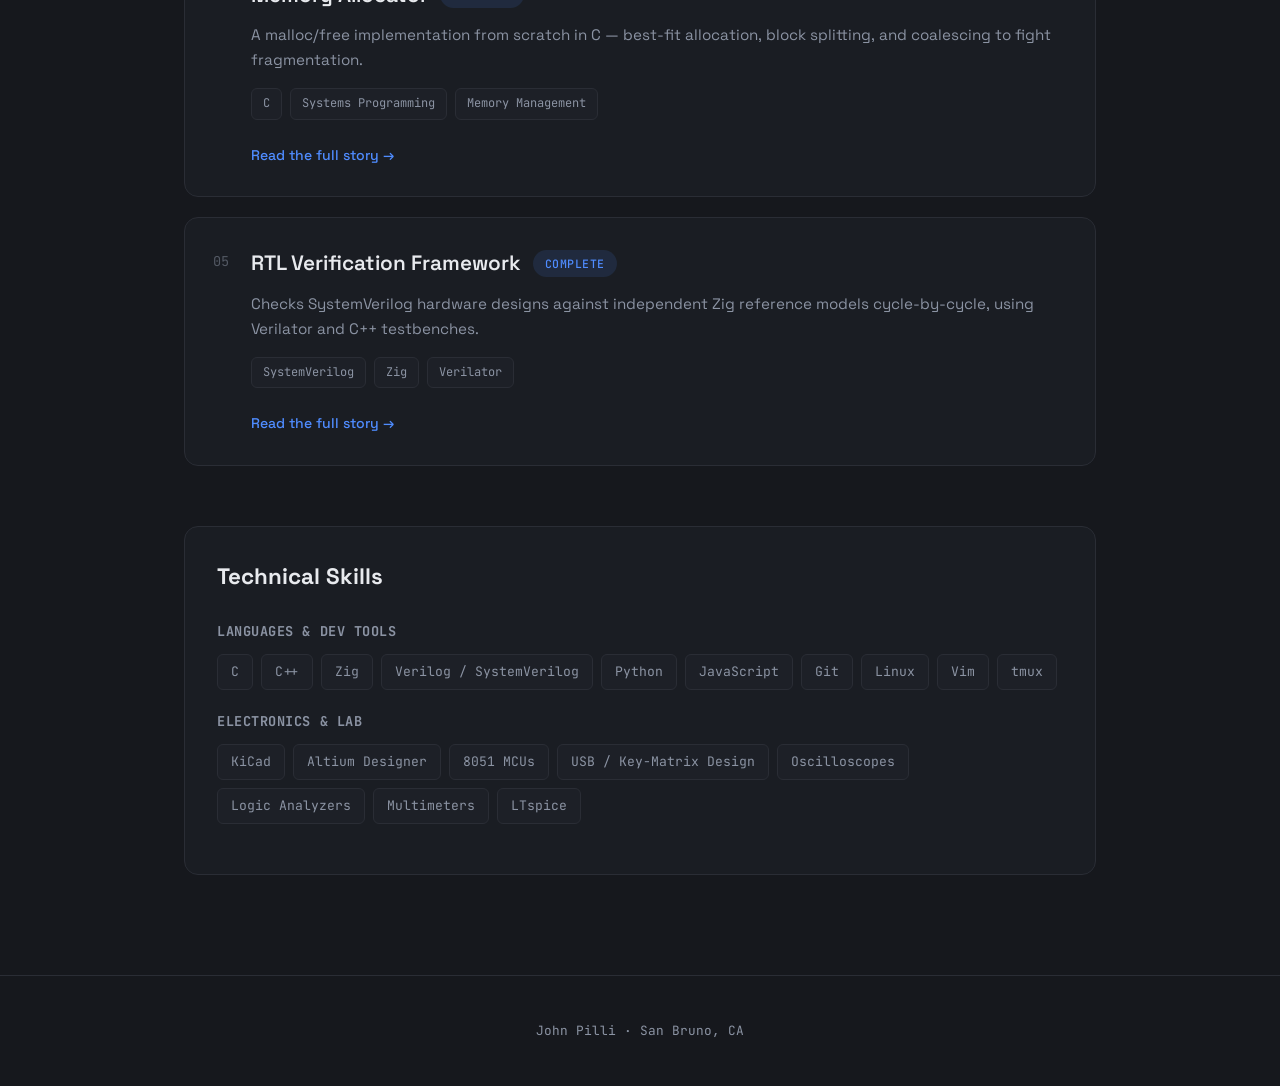
==== commit bf35b3bc: "Add real progress photos and video to macro keypad project" ====
--- a/index.html
+++ b/index.html
@@ -33,11 +33,9 @@
         <span class="reveal" style="--d:1">Pilli</span>
       </h1>
       <p class="hero-sub reveal" style="--d:2">
-        <!-- Short bio — rewrite this in your own words -->
-        I'm a Computer Engineering student at CSULB who likes building things that don't
-        work the first time — firmware, PCBs, control systems — and figuring out why. This
-        site is a running log of what I've built, what's broken, and what I've learned
-        putting it back together.
+        I'm a third-year Computer Engineering student at CSULB. Into hardware — motors,
+        circuit boards, firmware, control systems — anywhere code has to actually touch
+        something real.
       </p>
       <div class="hero-links reveal" style="--d:3">
         <a href="https://github.com/johnppilli" target="_blank" rel="noopener" class="btn btn-primary">View GitHub</a>
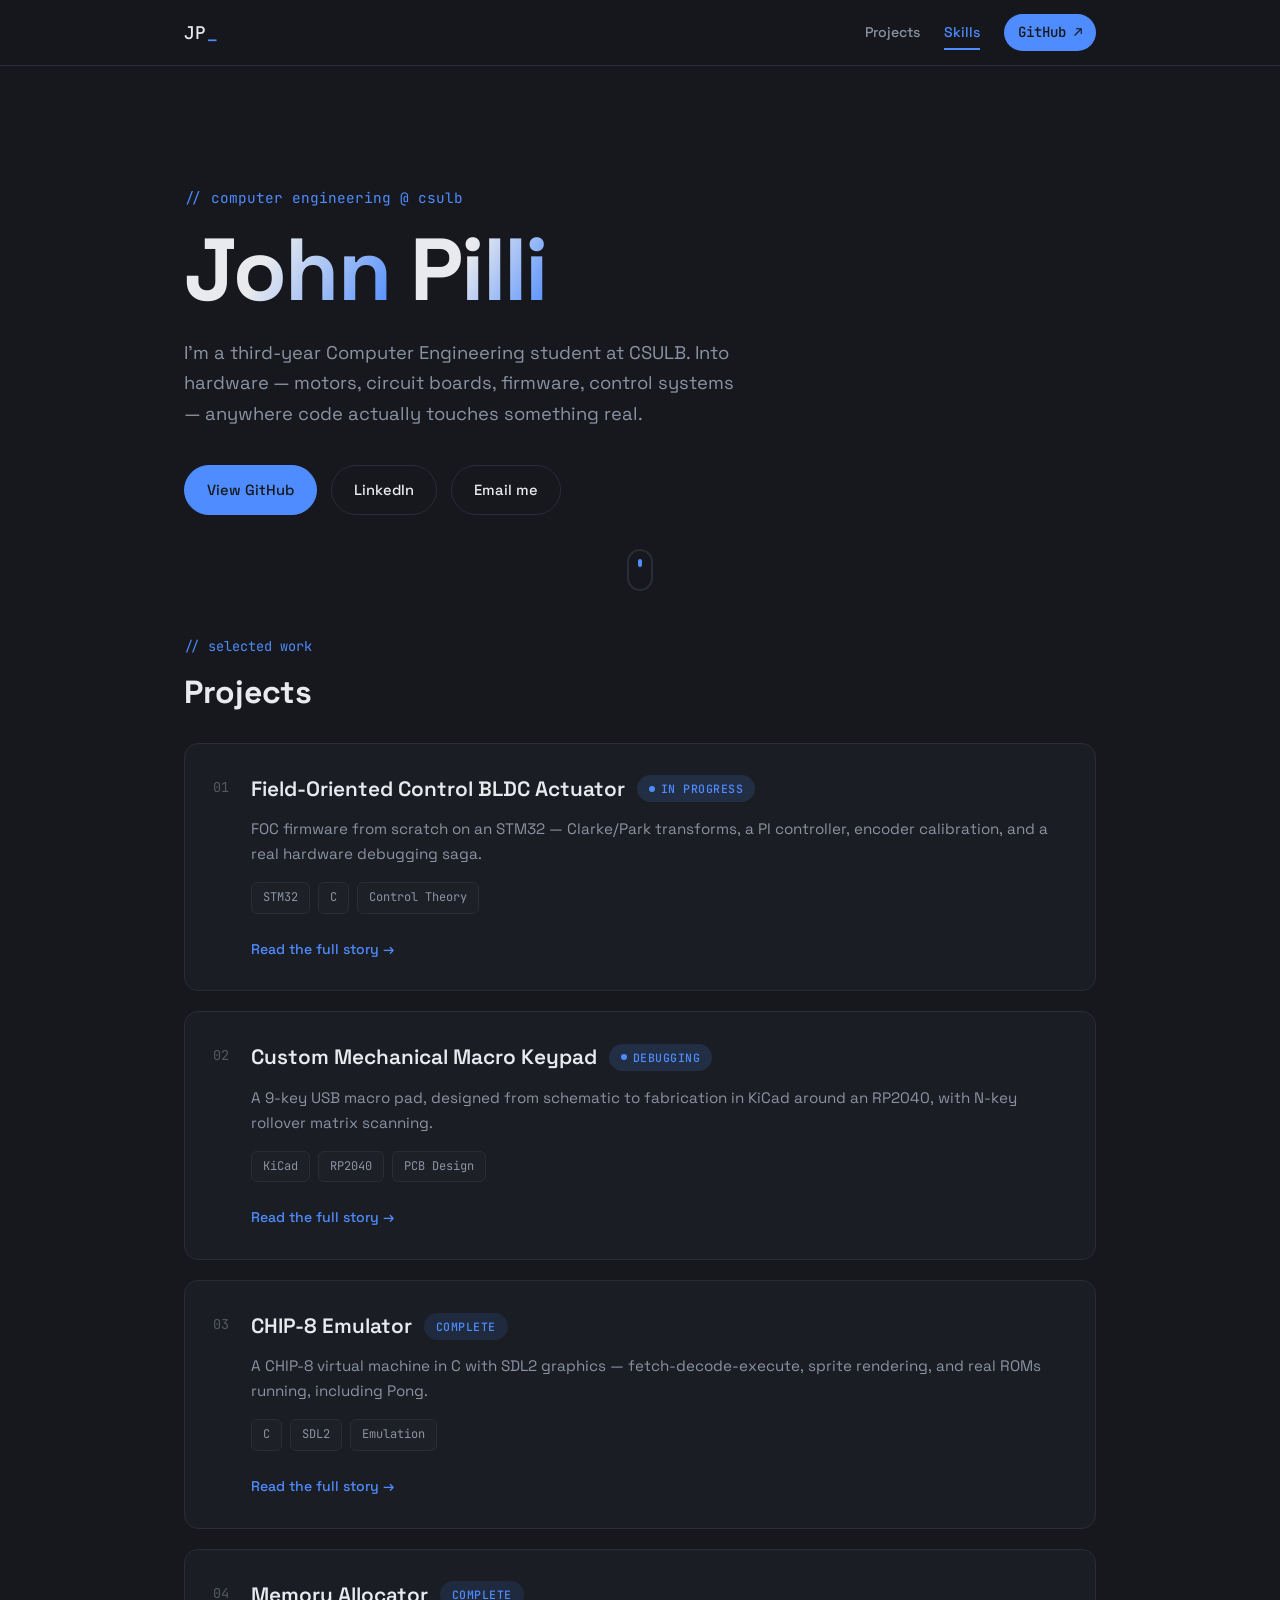
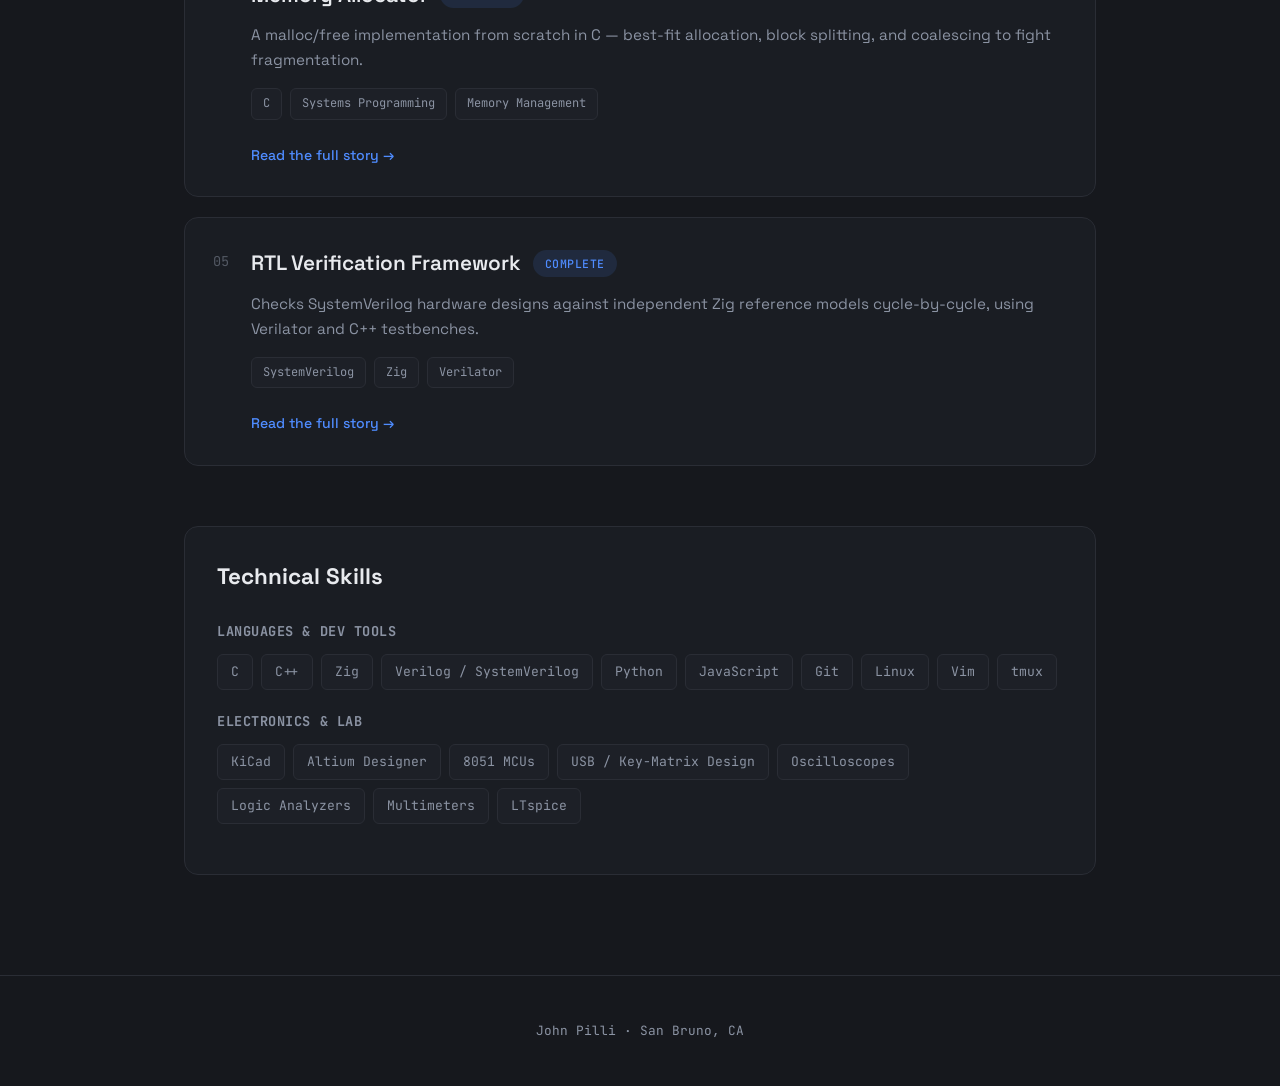
==== commit b1ae6cf1: "Rewrite project copy in a more direct, less essay-like voice" ====
--- a/index.html
+++ b/index.html
@@ -34,8 +34,8 @@
       </h1>
       <p class="hero-sub reveal" style="--d:2">
         I'm a third-year Computer Engineering student at CSULB. Into hardware — motors,
-        circuit boards, firmware, control systems — anywhere code has to actually touch
-        something real.
+        circuit boards, firmware, control systems — anywhere code actually touches something
+        real.
       </p>
       <div class="hero-links reveal" style="--d:3">
         <a href="https://github.com/johnppilli" target="_blank" rel="noopener" class="btn btn-primary">View GitHub</a>
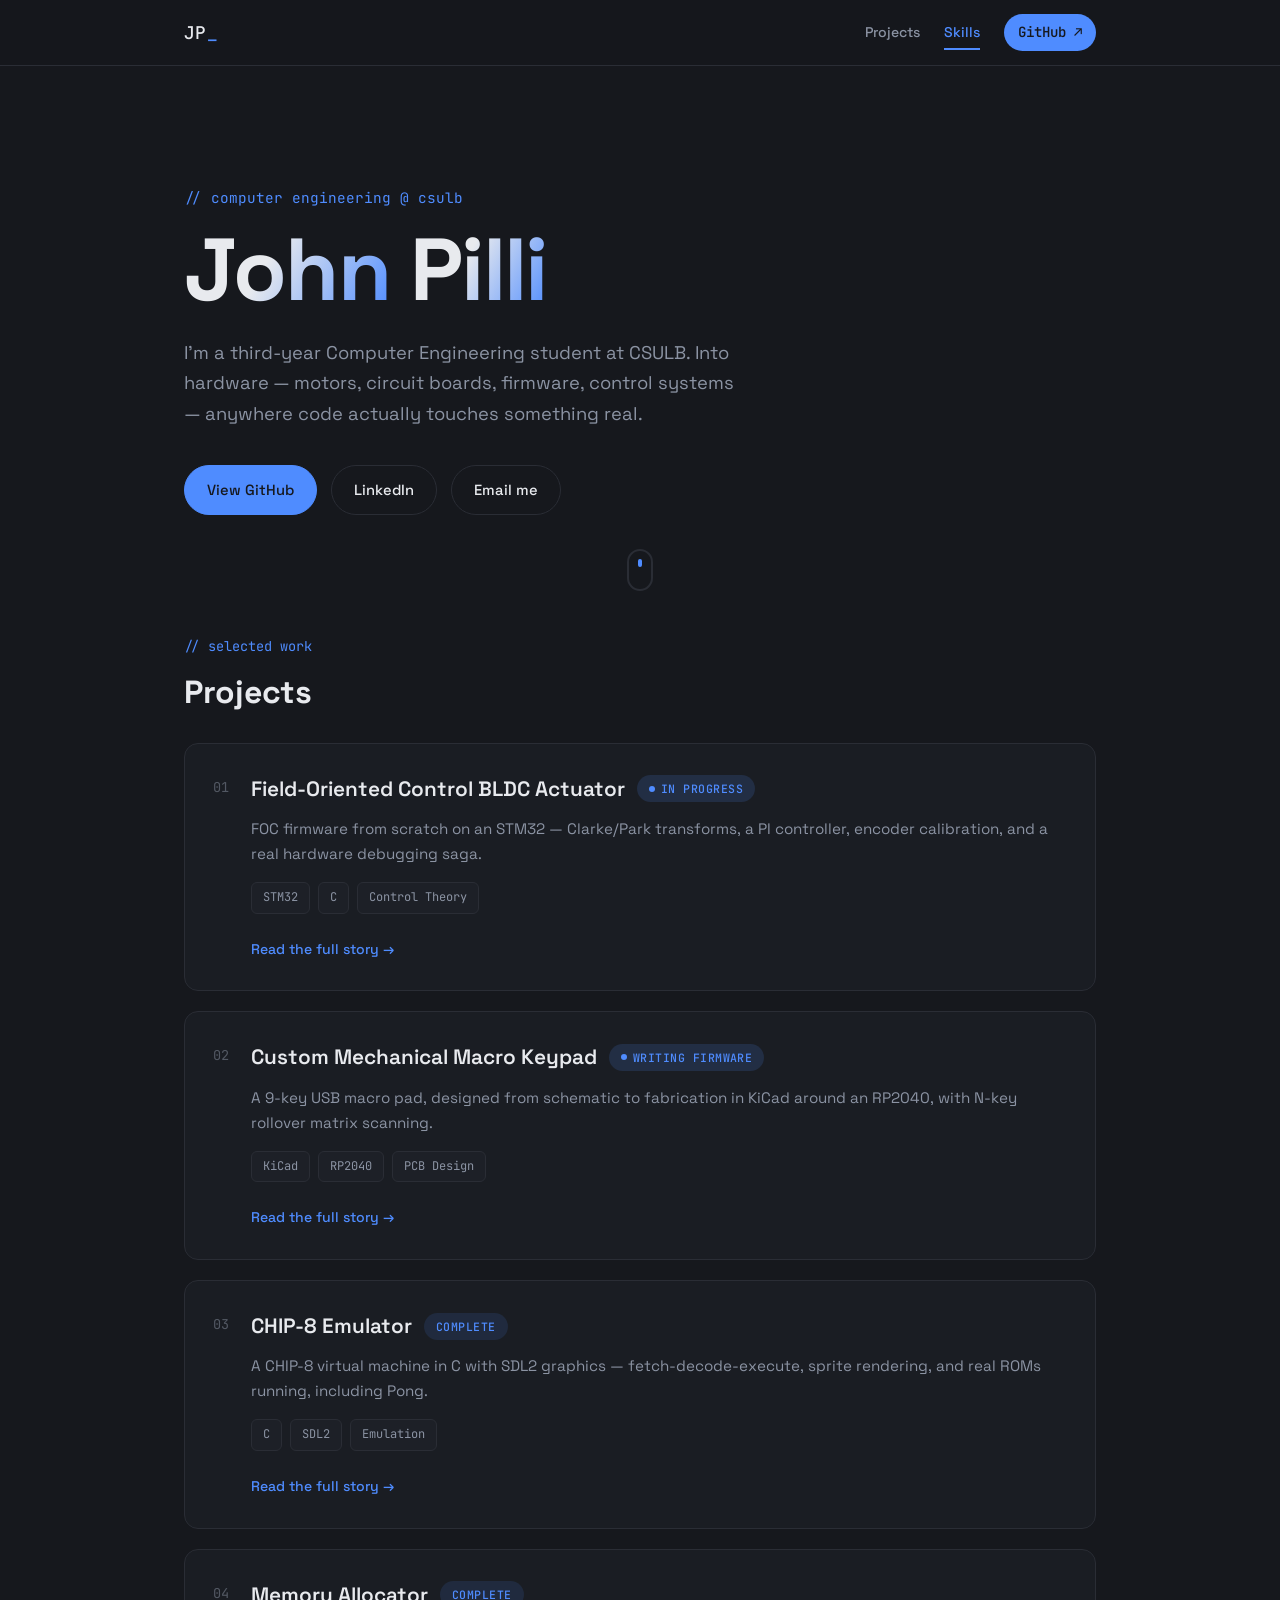
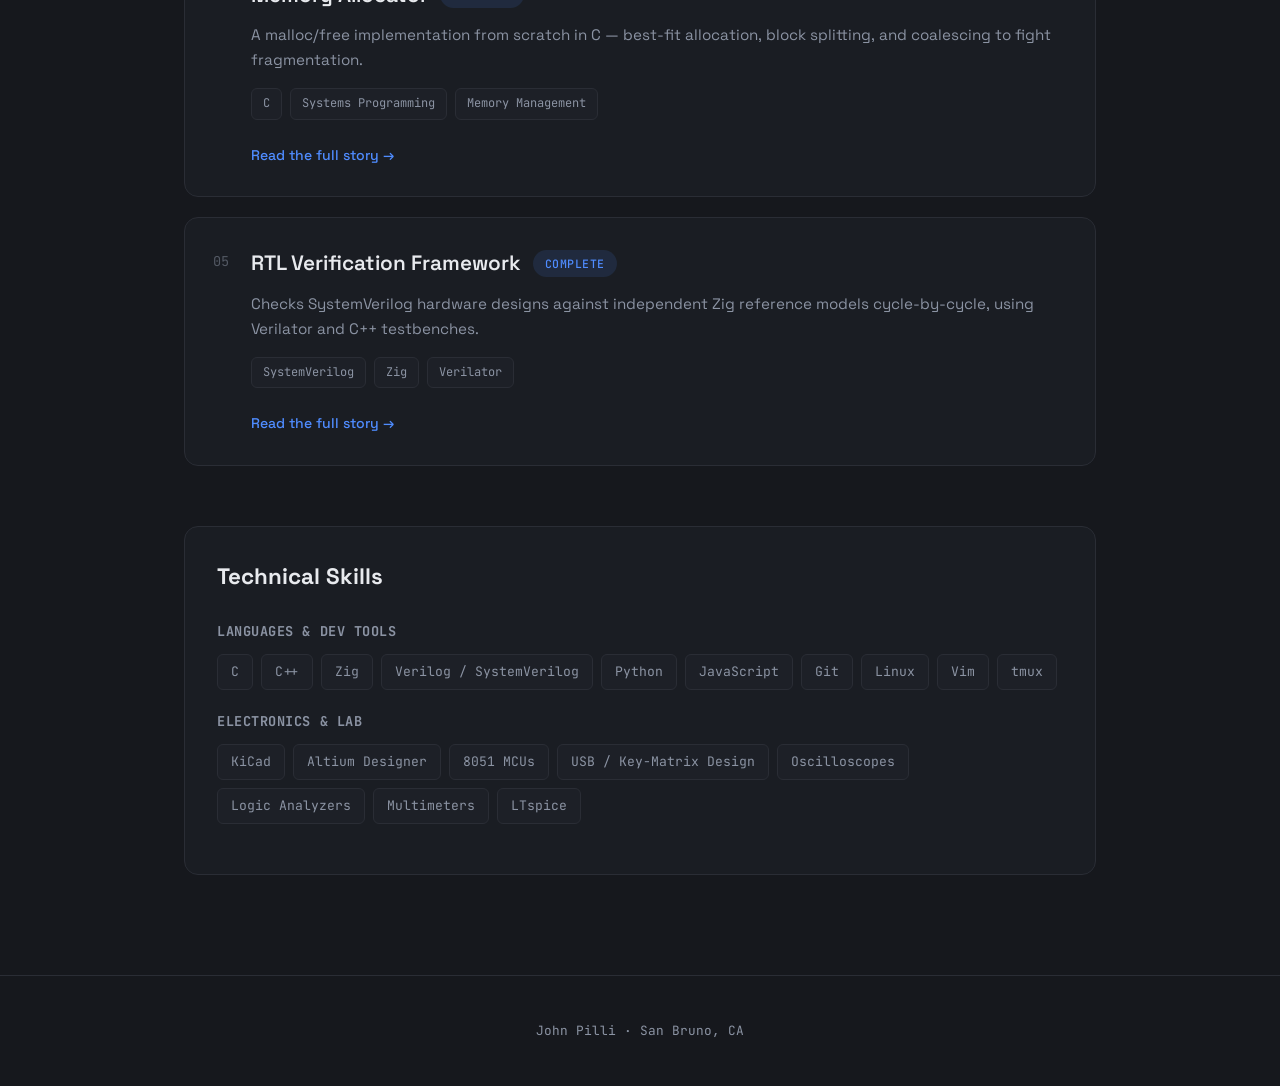
==== commit a9821bbd: "Keypad page: add board-failure diagnosis detail, fix status to reflect firmware-writing stage not de" ====
--- a/index.html
+++ b/index.html
@@ -81,7 +81,7 @@
         <div class="project-card-body">
           <div class="project-card-header">
             <h3>Custom Mechanical Macro Keypad</h3>
-            <span class="status status-progress"><span class="pulse-dot"></span>Debugging</span>
+            <span class="status status-progress"><span class="pulse-dot"></span>Writing firmware</span>
           </div>
           <p>A 9-key USB macro pad, designed from schematic to fabrication in KiCad around an
              RP2040, with N-key rollover matrix scanning.</p>
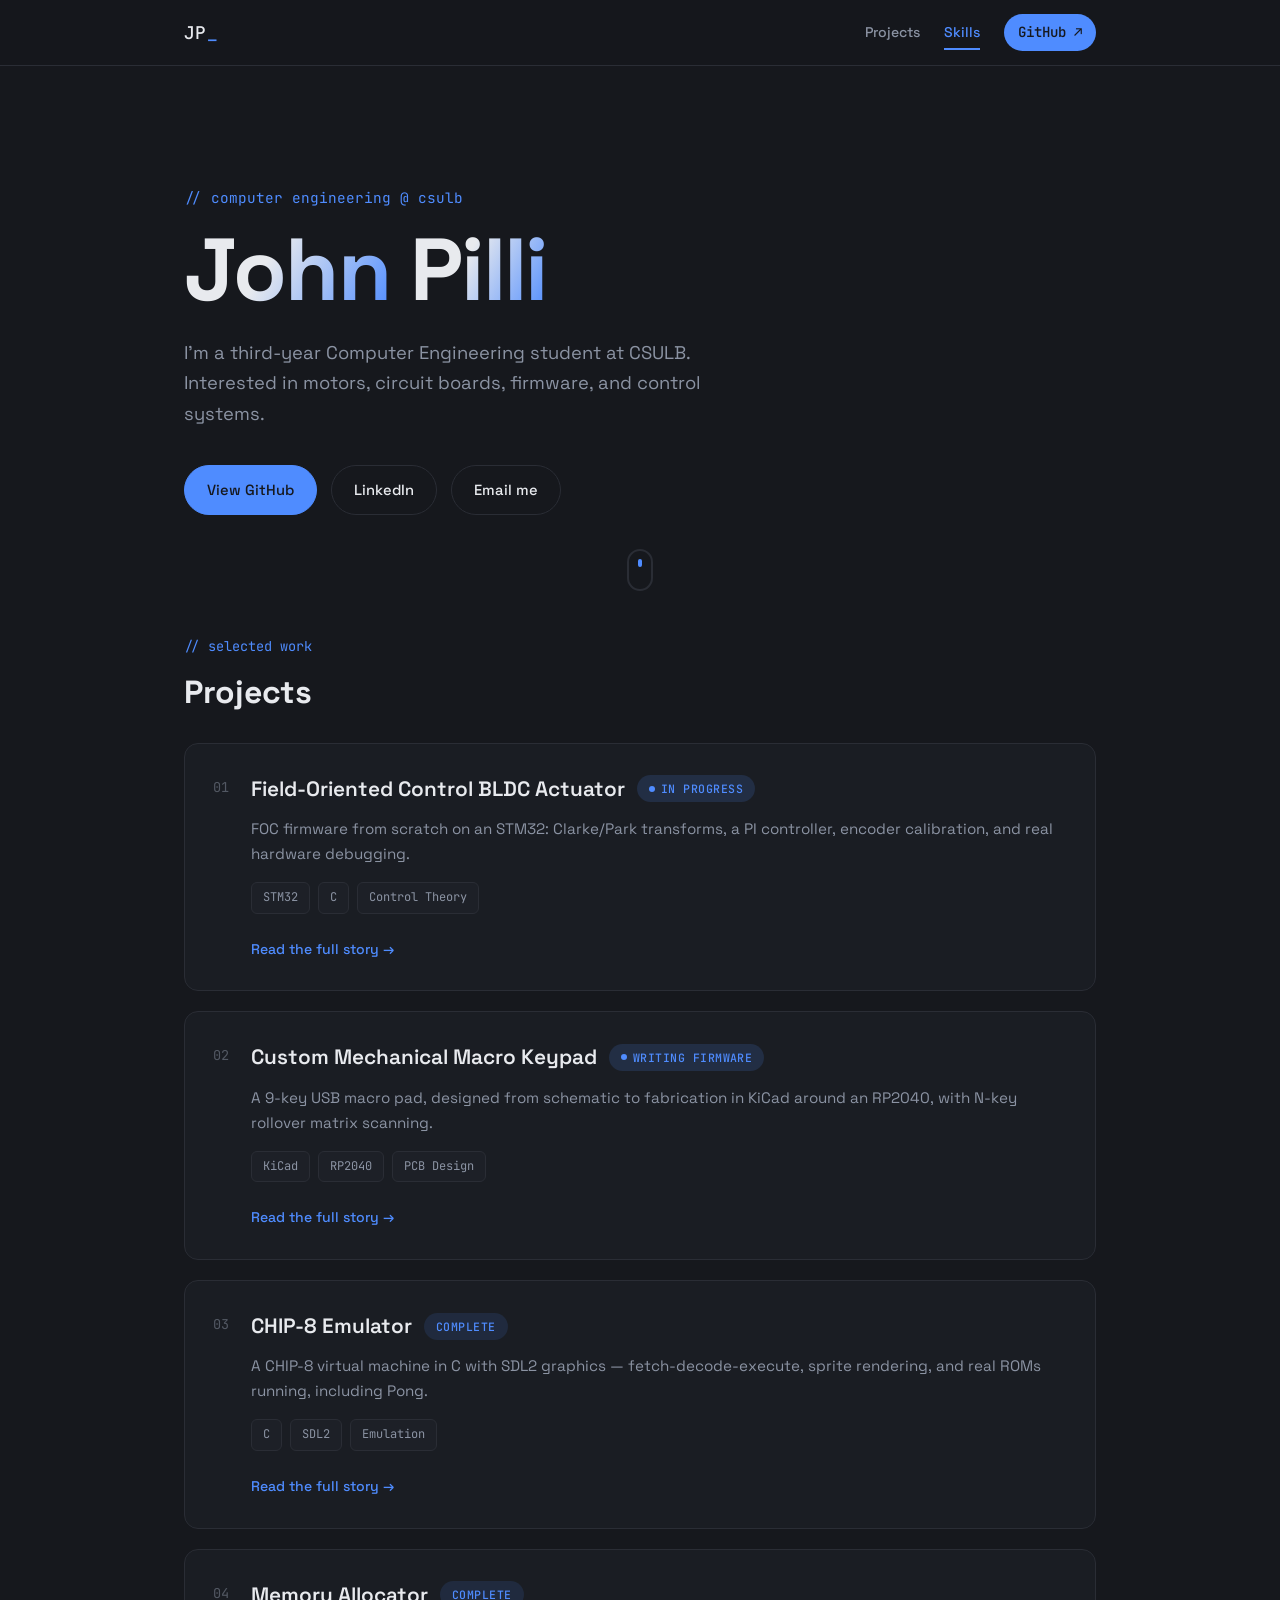
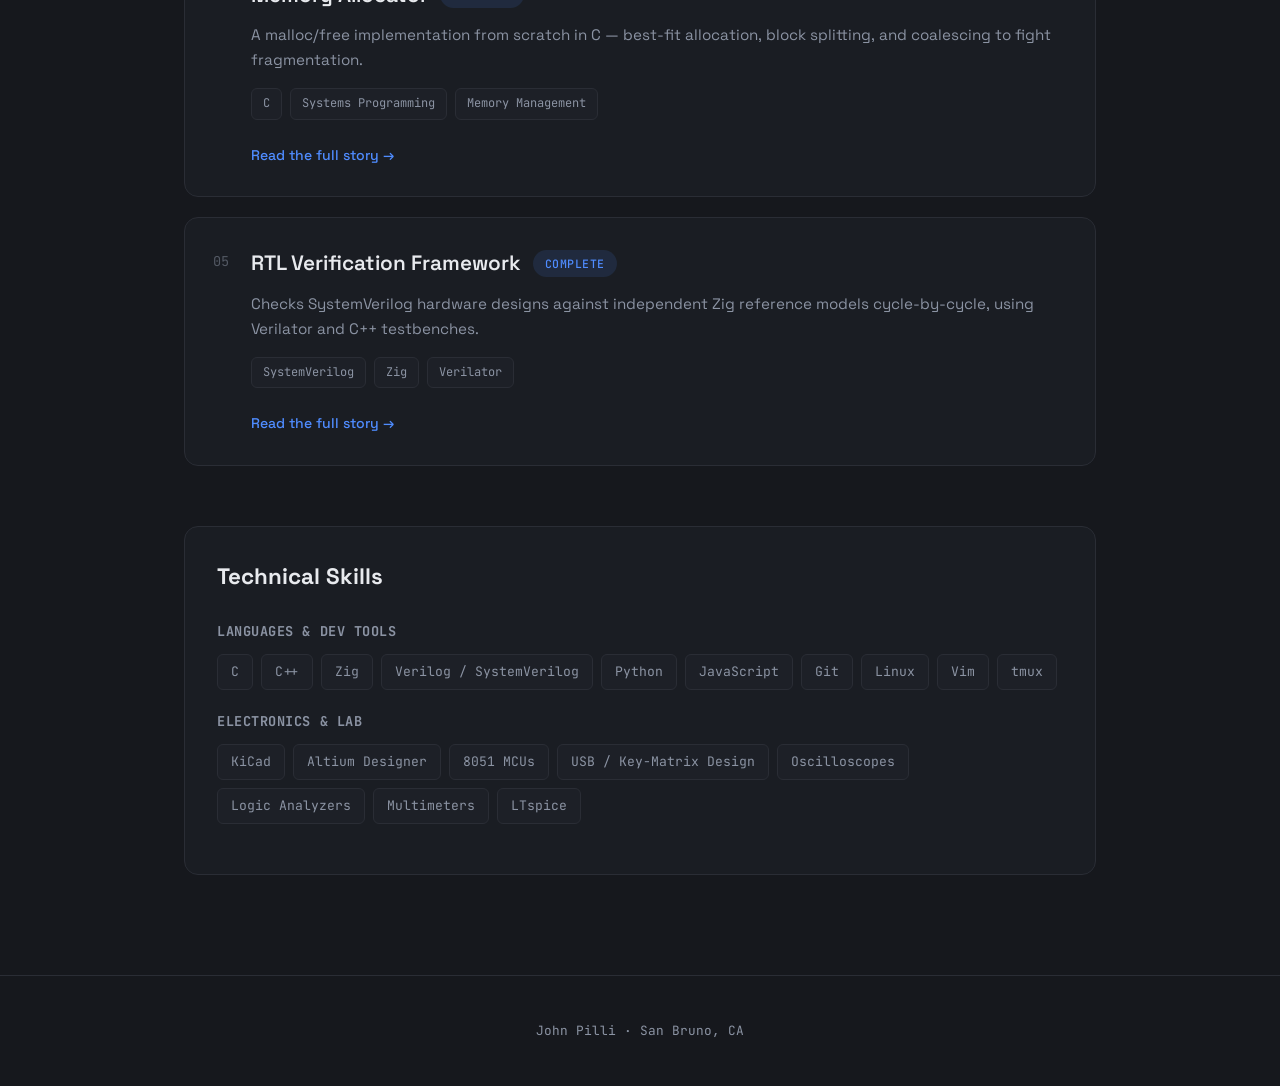
==== commit c67d14d0: "Trim project copy to short summaries per feedback; clean up hero text" ====
--- a/index.html
+++ b/index.html
@@ -33,9 +33,8 @@
         <span class="reveal" style="--d:1">Pilli</span>
       </h1>
       <p class="hero-sub reveal" style="--d:2">
-        I'm a third-year Computer Engineering student at CSULB. Into hardware — motors,
-        circuit boards, firmware, control systems — anywhere code actually touches something
-        real.
+        I'm a third-year Computer Engineering student at CSULB. Interested in motors, circuit
+        boards, firmware, and control systems.
       </p>
       <div class="hero-links reveal" style="--d:3">
         <a href="https://github.com/johnppilli" target="_blank" rel="noopener" class="btn btn-primary">View GitHub</a>
@@ -67,8 +66,8 @@
             <h3>Field-Oriented Control BLDC Actuator</h3>
             <span class="status status-progress"><span class="pulse-dot"></span>In Progress</span>
           </div>
-          <p>FOC firmware from scratch on an STM32 — Clarke/Park transforms, a PI controller,
-             encoder calibration, and a real hardware debugging saga.</p>
+          <p>FOC firmware from scratch on an STM32: Clarke/Park transforms, a PI controller,
+             encoder calibration, and real hardware debugging.</p>
           <div class="tag-row">
             <span class="tag">STM32</span><span class="tag">C</span><span class="tag">Control Theory</span>
           </div>
